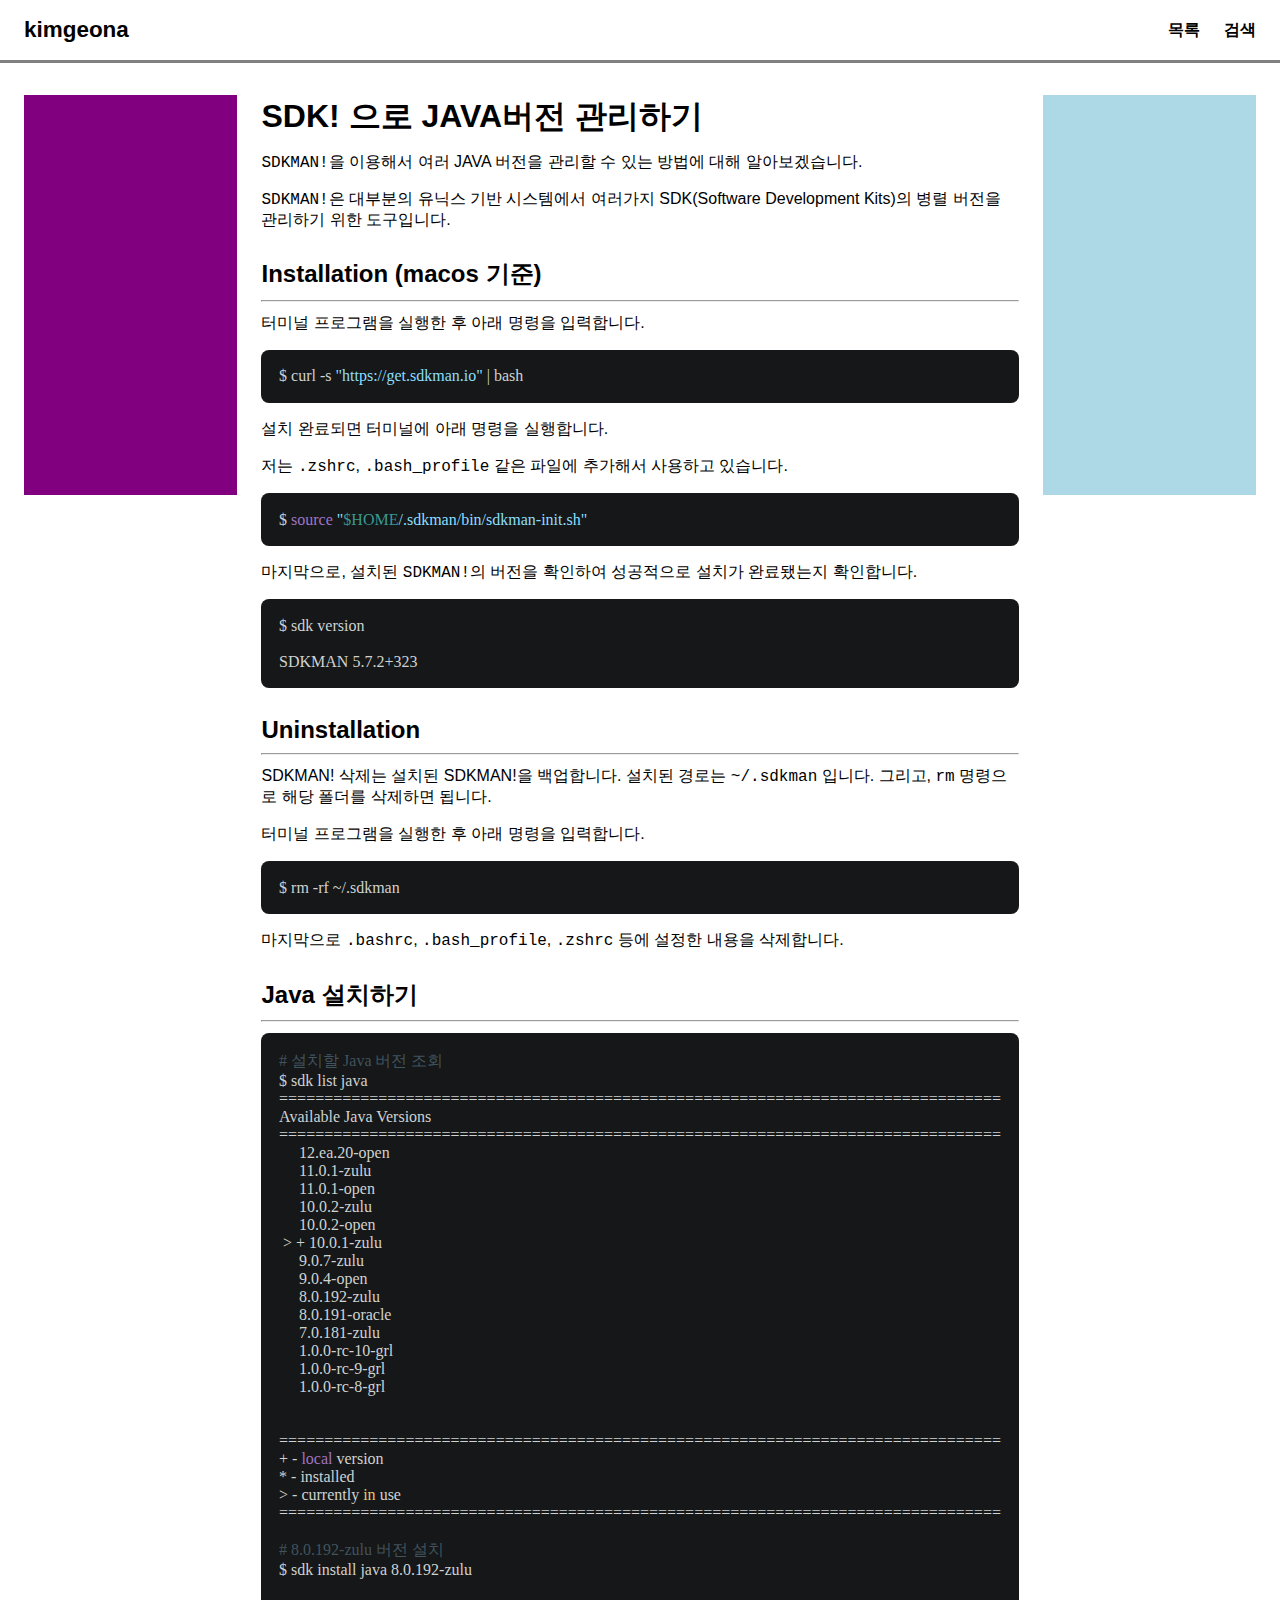
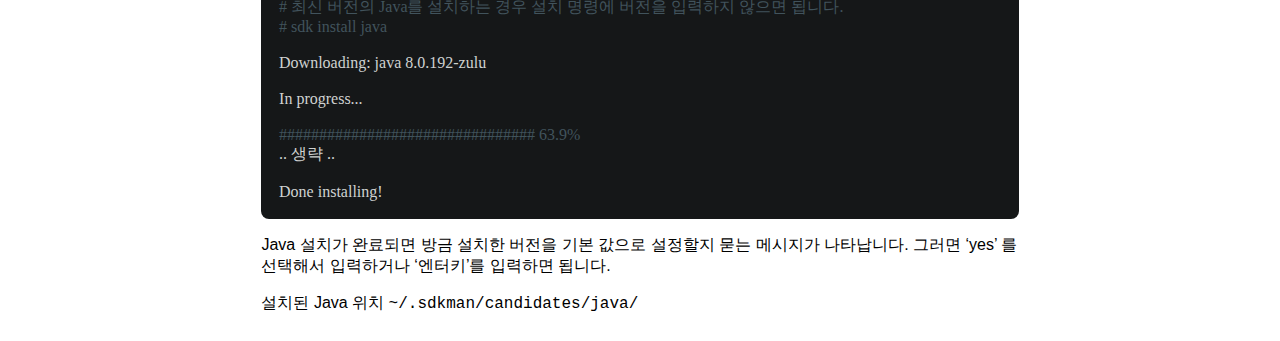
==== index.html @ 90f803e2 "Add files via upload" ====
<!DOCTYPE html>
<html lang="en">
<head>
    <meta charset="UTF-8">
    <meta http-equiv="X-UA-Compatible" content="IE=edge">
    <meta name="viewport" content="width=device-width, initial-scale=1.0">
    <link rel="stylesheet" href="main.css" type="text/css">
    <link rel="stylesheet" href="animation.css" type="text/css">
    <title>초록무의 코딩연습</title>
</head>
<body>
    <div id="top">
        <div id="title"><h3>kimgeona</h3></div>
        <div id="nav_things">
            <h4>목록</h4>
            <h4>검색</h4>
        </div>
    </div>
    <div id="center">
        <div id="info">
            <div id="info_card"></div>
        </div>
        <div id="main">
            <header class="section">
                <h1>SDK! 으로 JAVA버전 관리하기</h1>
                <p><code>SDKMAN!</code>을 이용해서 여러 JAVA 버전을 관리할 수 있는 방법에 대해 알아보겠습니다.</p>
                <p><code>SDKMAN!</code>은 대부분의 유닉스 기반 시스템에서 여러가지 SDK(Software Development Kits)의 병렬 버전을 관리하기 위한 도구입니다.</p>
            </header>
            <div id="section_1" class="section">
                <h2>Installation (macos 기준)</h2>
                <hr>
                <p>터미널 프로그램을 실행한 후 아래 명령을 입력합니다.</p>
                <style>.hljs-name{color:#3A9991;}.hljs-template-variable{color:#3A9991;}.hljs-variable{color:#3A9991;}.hljs-bullet{color:#8DDEFE;}.hljs-literal{color: #A074C4;}.hljs-type{color:#56B5DB;}.hljs-emphasis{font-style:italic;}.hljs-regexp{color:#3A9991;}.hljs-comment{color:#41535C;}.hljs-quote{color:#41535C;}.hljs-selector-tag{color:#E6CD69;}.hljs-link{color:#3A9991;}.hljs-class{color:#56B5DB;}.hljs-selector-id{color:#3A9991;}.hljs-keyword{color:#E6CD69;}.hljs-params{color:#56B5DB;}.hljs{color:#CFD2D1;padding:0.5em;display:block;}.hljs-selector-class{color:#3A9991;}.hljs-meta{color:#149b93;}.hljs-attribute{color:#3A9991;}.hljs-deletion{color:#3A9991;}.hljs-function{color:#56B5DB;}.hljs-title{color:#56B5DB;}.hljs-symbol{color:#8DDEFE;}.hljs-section{color:#56B5DB;}.hljs-tag{color:#3A9991;}.hljs-strong{font-weight:bold;}.hljs-builtin-name{color: #A074C4;}.hljs-number{color: #CD4045;}.hljs-string{color:#8DDEFE;}.hljs-addition{color:#8DDEFE;}.hljs-built_in{color: #A074C4;}</style><pre><code class="hljs" style="background:#151718;border-radius:8px">$ curl -s <span class="hljs-string">"https://get.sdkman.io"</span> | bash</code></pre>
                <p>설치 완료되면 터미널에 아래 명령을 실행합니다.</p>
                <blockquote>저는 <code>.zshrc</code>, <code>.bash_profile</code> 같은 파일에 추가해서 사용하고 있습니다.</blockquote>
                <style>.hljs-selector-class{color:#3A9991;}.hljs-strong{font-weight:bold;}.hljs-built_in{color: #A074C4;}.hljs{color:#CFD2D1;padding:0.5em;display:block;}.hljs-name{color:#3A9991;}.hljs-class{color:#56B5DB;}.hljs-addition{color:#8DDEFE;}.hljs-regexp{color:#3A9991;}.hljs-builtin-name{color: #A074C4;}.hljs-type{color:#56B5DB;}.hljs-tag{color:#3A9991;}.hljs-params{color:#56B5DB;}.hljs-symbol{color:#8DDEFE;}.hljs-selector-id{color:#3A9991;}.hljs-meta{color:#149b93;}.hljs-bullet{color:#8DDEFE;}.hljs-section{color:#56B5DB;}.hljs-deletion{color:#3A9991;}.hljs-string{color:#8DDEFE;}.hljs-function{color:#56B5DB;}.hljs-number{color: #CD4045;}.hljs-selector-tag{color:#E6CD69;}.hljs-keyword{color:#E6CD69;}.hljs-link{color:#3A9991;}.hljs-literal{color: #A074C4;}.hljs-emphasis{font-style:italic;}.hljs-variable{color:#3A9991;}.hljs-template-variable{color:#3A9991;}.hljs-attribute{color:#3A9991;}.hljs-title{color:#56B5DB;}.hljs-comment{color:#41535C;}.hljs-quote{color:#41535C;}</style><pre><code class="hljs" style="background:#151718;border-radius:8px">$ <span class="hljs-built_in">source</span> <span class="hljs-string">"<span class="hljs-variable">$HOME</span>/.sdkman/bin/sdkman-init.sh"</span></code></pre>
                <p>마지막으로, 설치된 <code>SDKMAN!</code>의 버전을 확인하여 성공적으로 설치가 완료됐는지 확인합니다.</p>
                <style>.hljs-selector-class{color:#3A9991;}.hljs-built_in{color: #A074C4;}.hljs-strong{font-weight:bold;}.hljs{padding:0.5em;color:#CFD2D1;display:block;}.hljs-name{color:#3A9991;}.hljs-class{color:#56B5DB;}.hljs-addition{color:#8DDEFE;}.hljs-bullet{color:#8DDEFE;}.hljs-regexp{color:#3A9991;}.hljs-builtin-name{color: #A074C4;}.hljs-tag{color:#3A9991;}.hljs-symbol{color:#8DDEFE;}.hljs-section{color:#56B5DB;}.hljs-selector-id{color:#3A9991;}.hljs-meta{color:#149b93;}.hljs-type{color:#56B5DB;}.hljs-params{color:#56B5DB;}.hljs-deletion{color:#3A9991;}.hljs-string{color:#8DDEFE;}.hljs-function{color:#56B5DB;}.hljs-number{color: #CD4045;}.hljs-emphasis{font-style:italic;}.hljs-link{color:#3A9991;}.hljs-keyword{color:#E6CD69;}.hljs-literal{color: #A074C4;}.hljs-selector-tag{color:#E6CD69;}.hljs-variable{color:#3A9991;}.hljs-template-variable{color:#3A9991;}.hljs-attribute{color:#3A9991;}.hljs-title{color:#56B5DB;}.hljs-comment{color:#41535C;}.hljs-quote{color:#41535C;}</style><pre><code class="hljs" style="background:#151718;border-radius:8px">$ sdk version

SDKMAN 5.7.2+323</code></pre>
            </div>
            <div id="section_2" class="section">
                <h2>Uninstallation</h2>
                <hr>
                <p>SDKMAN! 삭제는 설치된 SDKMAN!을 백업합니다. 설치된 경로는 <code>~/.sdkman</code> 입니다. 그리고, <code>rm</code> 명령으로 해당 폴더를 삭제하면 됩니다.</p>
                <p>터미널 프로그램을 실행한 후 아래 명령을 입력합니다.</p>
                <style>.hljs-name{color:#3A9991;}.hljs-selector-class{color:#3A9991;}.hljs-meta{color:#149b93;}.hljs-type{color:#56B5DB;}.hljs-symbol{color:#8DDEFE;}.hljs-regexp{color:#3A9991;}.hljs-quote{color:#41535C;}.hljs-attribute{color:#3A9991;}.hljs-params{color:#56B5DB;}.hljs-bullet{color:#8DDEFE;}.hljs-tag{color:#3A9991;}.hljs-template-variable{color:#3A9991;}.hljs-variable{color:#3A9991;}.hljs-strong{font-weight:bold;}.hljs-selector-id{color:#3A9991;}.hljs-built_in{color: #A074C4;}.hljs-title{color:#56B5DB;}.hljs-class{color:#56B5DB;}.hljs-selector-tag{color:#E6CD69;}.hljs-literal{color: #A074C4;}.hljs-link{color:#3A9991;}.hljs-keyword{color:#E6CD69;}.hljs-section{color:#56B5DB;}.hljs-function{color:#56B5DB;}.hljs-builtin-name{color: #A074C4;}.hljs-string{color:#8DDEFE;}.hljs-comment{color:#41535C;}.hljs-addition{color:#8DDEFE;}.hljs{color:#CFD2D1;display:block;padding:0.5em;}.hljs-emphasis{font-style:italic;}.hljs-deletion{color:#3A9991;}.hljs-number{color: #CD4045;}</style><pre><code class="hljs" style="background:#151718;border-radius:8px">$ rm -rf ~/.sdkman</code></pre>
                <p>마지막으로 <code>.bashrc</code>, <code>.bash_profile</code>, <code>.zshrc</code> 등에 설정한 내용을 삭제합니다.</p>
            </div>
            <div id="section_3" class="section">
                <h2>Java 설치하기</h2>
                <hr>
                <style>.hljs-function{color:#56B5DB;}.hljs-quote{color:#41535C;}.hljs-section{color:#56B5DB;}.hljs-builtin-name{color: #A074C4;}.hljs-type{color:#56B5DB;}.hljs-string{color:#8DDEFE;}.hljs-keyword{color:#E6CD69;}.hljs-template-variable{color:#3A9991;}.hljs-regexp{color:#3A9991;}.hljs-number{color: #CD4045;}.hljs-strong{font-weight:bold;}.hljs-deletion{color:#3A9991;}.hljs{display:block;color:#CFD2D1;padding:0.5em;}.hljs-name{color:#3A9991;}.hljs-attribute{color:#3A9991;}.hljs-comment{color:#41535C;}.hljs-addition{color:#8DDEFE;}.hljs-params{color:#56B5DB;}.hljs-selector-id{color:#3A9991;}.hljs-emphasis{font-style:italic;}.hljs-selector-tag{color:#E6CD69;}.hljs-selector-class{color:#3A9991;}.hljs-symbol{color:#8DDEFE;}.hljs-literal{color: #A074C4;}.hljs-class{color:#56B5DB;}.hljs-variable{color:#3A9991;}.hljs-meta{color:#149b93;}.hljs-link{color:#3A9991;}.hljs-built_in{color: #A074C4;}.hljs-bullet{color:#8DDEFE;}.hljs-title{color:#56B5DB;}.hljs-tag{color:#3A9991;}</style><pre><code class="hljs" style="background:#151718;border-radius:8px"><span class="hljs-comment"># 설치할 Java 버전 조회</span>
$ sdk list java
================================================================================
Available Java Versions
================================================================================
     12.ea.20-open
     11.0.1-zulu
     11.0.1-open
     10.0.2-zulu
     10.0.2-open
 &gt; + 10.0.1-zulu
     9.0.7-zulu
     9.0.4-open
     8.0.192-zulu
     8.0.191-oracle
     7.0.181-zulu
     1.0.0-rc-10-grl
     1.0.0-rc-9-grl
     1.0.0-rc-8-grl


================================================================================
+ - <span class="hljs-built_in">local</span> version
* - installed
&gt; - currently <span class="hljs-keyword">in</span> use
================================================================================

<span class="hljs-comment"># 8.0.192-zulu 버전 설치</span>
$ sdk install java 8.0.192-zulu

<span class="hljs-comment"># 최신 버전의 Java를 설치하는 경우 설치 명령에 버전을 입력하지 않으면 됩니다.</span>
<span class="hljs-comment"># sdk install java</span>

Downloading: java 8.0.192-zulu

In progress...

<span class="hljs-comment">################################ 63.9%</span>
.. 생략 ..

Done installing!</code></pre>
                <p>Java 설치가 완료되면 방금 설치한 버전을 기본 값으로 설정할지 묻는 메시지가 나타납니다. 그러면 ‘yes’ 를 선택해서 입력하거나 ‘엔터키’를 입력하면 됩니다.</p>
                <blockquote>설치된 Java 위치 <code>~/.sdkman/candidates/java/</code></blockquote>
            </div>
        </div>
        <div id="nav_list">
            <div class="section_nav">
                <a href="#section_1"></a>
                <a href="#section_2"></a>
                <a href="#section_3"></a>
            </div>
        </div>
    </div>
</body>
</html>
---- main.css ----
*{
    margin: 0;
    padding: 0;
}
pre > code.hljs{
    padding: 1.1em;
    font-family: 'Menlo';
    overflow: auto;
}
html{
    font-size: 16px;
    width: 100%;
    height: 100%;
    font-family: -apple-system,BlinkMacSystemFont,"Roboto","Segoe UI","Helvetica Neue","Lucida Grande",Arial,sans-serif;
}

/* 포지셔닝, 사이즈조정 */
body{
    width: 100%;
    height: 100%;
}
#top{
    width: calc(100% - 3em);
    max-width: calc(1440px - 3em);
    height: 60px;

    margin: 0 auto;
    padding: 0 1.5em;

    border-bottom: 0.2em solid gray;
    animation-name: rainbow_power_border;
    animation-duration: 4s;
    animation-iteration-count: infinite;
    animation-timing-function: linear;

    display: flex;
    flex-direction: row;
    justify-content: space-between;
    align-items: center;
}
#center{
    width: 100%;
    max-width: 1440px;
    height: auto;
    min-height: calc(100vh - 2em - 60px);
    margin: 2em auto;

    display: flex;
    flex-direction: row;
    justify-content: space-between;
    align-items: flex-start;
}
/* 포지셔닝, 사이즈조정 -- #top */
#title{
    font-size: 1.2em;
}
#nav_things{
    display: flex;
    flex-direction: row;
    justify-content: space-between;
}
#nav_things > h4{
    margin-left: 1.5em;
}

/* 포지셔닝, 사이즈조정 -- #center */
#info, #nav_list{
    position: -webkit-sticky;
    position: sticky;
    top: calc(60px - 2em);
}
#info{
    width: 20%;
    min-width: 200px;
    height: auto;
    min-height: 400px;

    margin-left: 1.5em;

    background-color: purple;
}
#main{
    width: 60%;
    min-height: 700px;
    height: auto;

    margin: 0 1.5em;
}
#nav_list{
    width: 20%;
    min-width: 200px;
    height: auto;
    min-height: 400px;

    margin-right: 1.5em;

    background-color: lightblue;
}

/* 디자인 */

#main > header, #main > div{
    width: 100%;
    height: auto;

    margin-bottom: 1.7em;
}

header > h1{
    margin-bottom: 1.7em;
}
.section > h1, .section > h2{
    margin-bottom: 0.4em;
}
.section > hr{
    margin-bottom: 0.7em;
}
.section > p, .section > pre, .section > blockquote{
    margin-bottom: 1em;
}
---- animation.css ----
@keyframes rainbow_power_border {
    from{border-color: red;}
    15%{border-color: orange;}
    30%{border-color: yellow;}
    45%{border-color: green;}
    60%{border-color: blue;}
    75%{border-color: navy;}
    90%{border-color: purple;}
    to{border-color: red;}
}
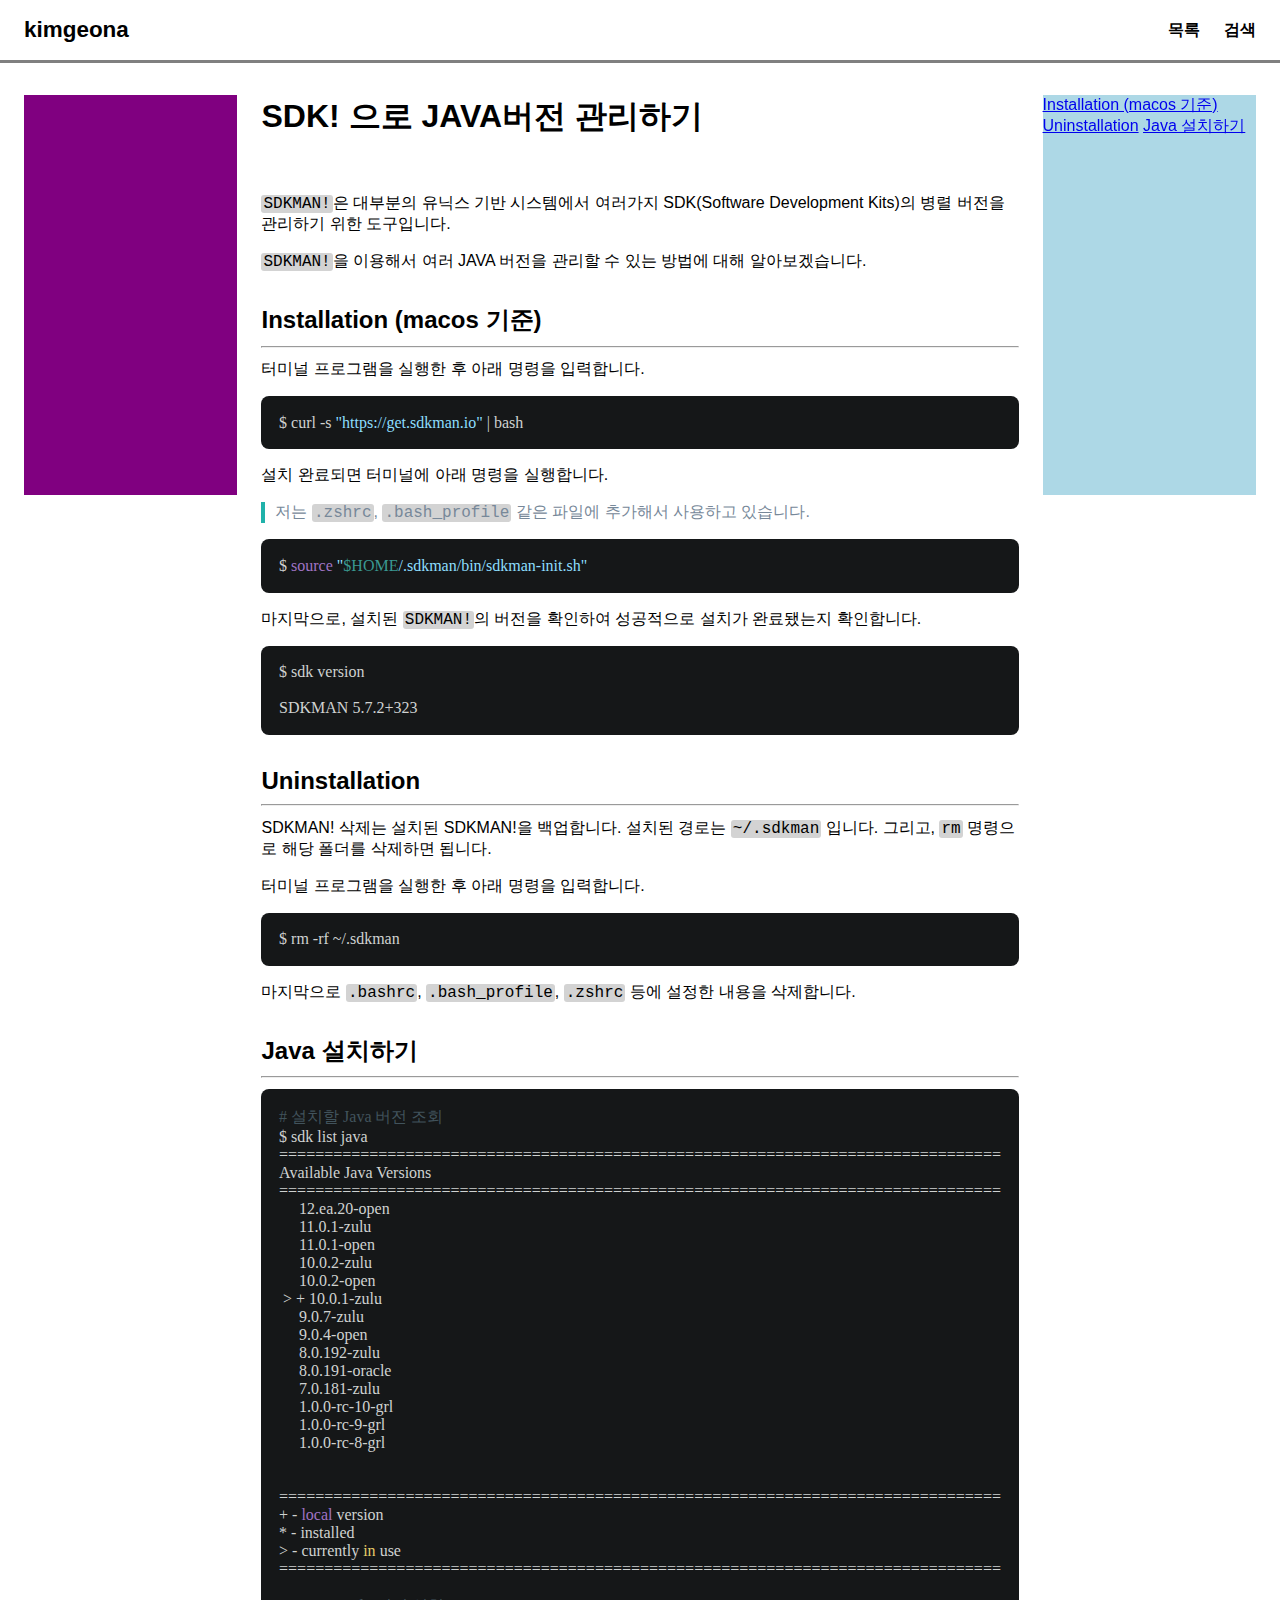
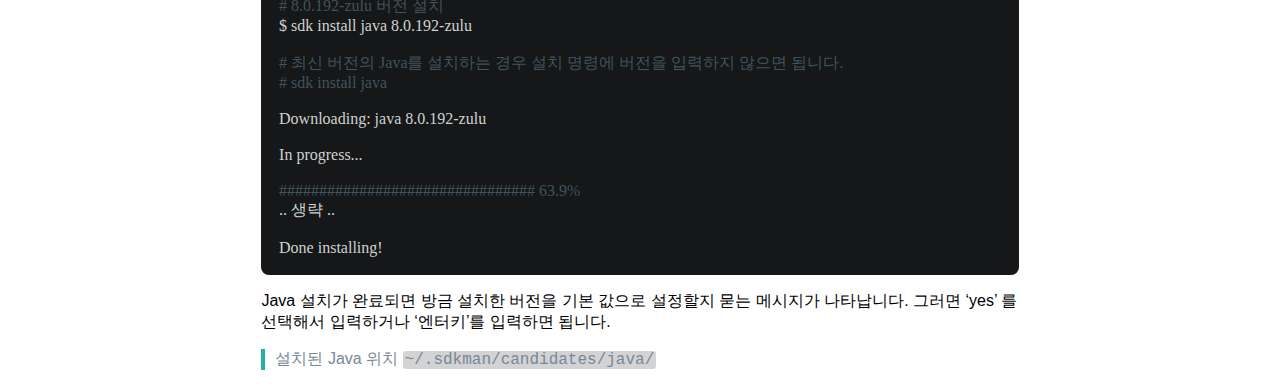
==== commit a1c91531: "Add files via upload" ====
--- a/index.html
+++ b/index.html
@@ -23,8 +23,8 @@
         <div id="main">
             <header class="section">
                 <h1>SDK! 으로 JAVA버전 관리하기</h1>
+                <p><code>SDKMAN!</code>은 대부분의 유닉스 기반 시스템에서 여러가지 SDK(Software Development Kits)의 병렬 버전을 관리하기 위한 도구입니다.</p>
                 <p><code>SDKMAN!</code>을 이용해서 여러 JAVA 버전을 관리할 수 있는 방법에 대해 알아보겠습니다.</p>
-                <p><code>SDKMAN!</code>은 대부분의 유닉스 기반 시스템에서 여러가지 SDK(Software Development Kits)의 병렬 버전을 관리하기 위한 도구입니다.</p>
             </header>
             <div id="section_1" class="section">
                 <h2>Installation (macos 기준)</h2>
@@ -97,9 +97,9 @@
         </div>
         <div id="nav_list">
             <div class="section_nav">
-                <a href="#section_1"></a>
-                <a href="#section_2"></a>
-                <a href="#section_3"></a>
+                <a href="#section_1">Installation (macos 기준)</a>
+                <a href="#section_2">Uninstallation</a>
+                <a href="#section_3">Java 설치하기</a>
             </div>
         </div>
     </div>
--- a/main.css
+++ b/main.css
@@ -103,18 +103,33 @@
     width: 100%;
     height: auto;
 
-    margin-bottom: 1.7em;
+    padding-top: 1em;
+    overflow: auto; /* 자식요소 마진값 부모블록 범위 인정 */
+}
+#main > header:first-child{
+    padding-top: 0;
 }
 
 header > h1{
     margin-bottom: 1.7em;
 }
-.section > h1, .section > h2{
+.section > h2{
     margin-bottom: 0.4em;
 }
 .section > hr{
     margin-bottom: 0.7em;
 }
-.section > p, .section > pre, .section > blockquote{
+.section > p, .section > pre{
     margin-bottom: 1em;
 }
+.section > blockquote{
+    margin-bottom: 1em;
+    padding-left: 10px;
+    border-left: 4px solid lightseagreen;
+    color: lightslategray;
+}
+blockquote > code, p > code{
+    background-color: lightgray;
+    border-radius: 3px;
+    padding: 0 2px;
+}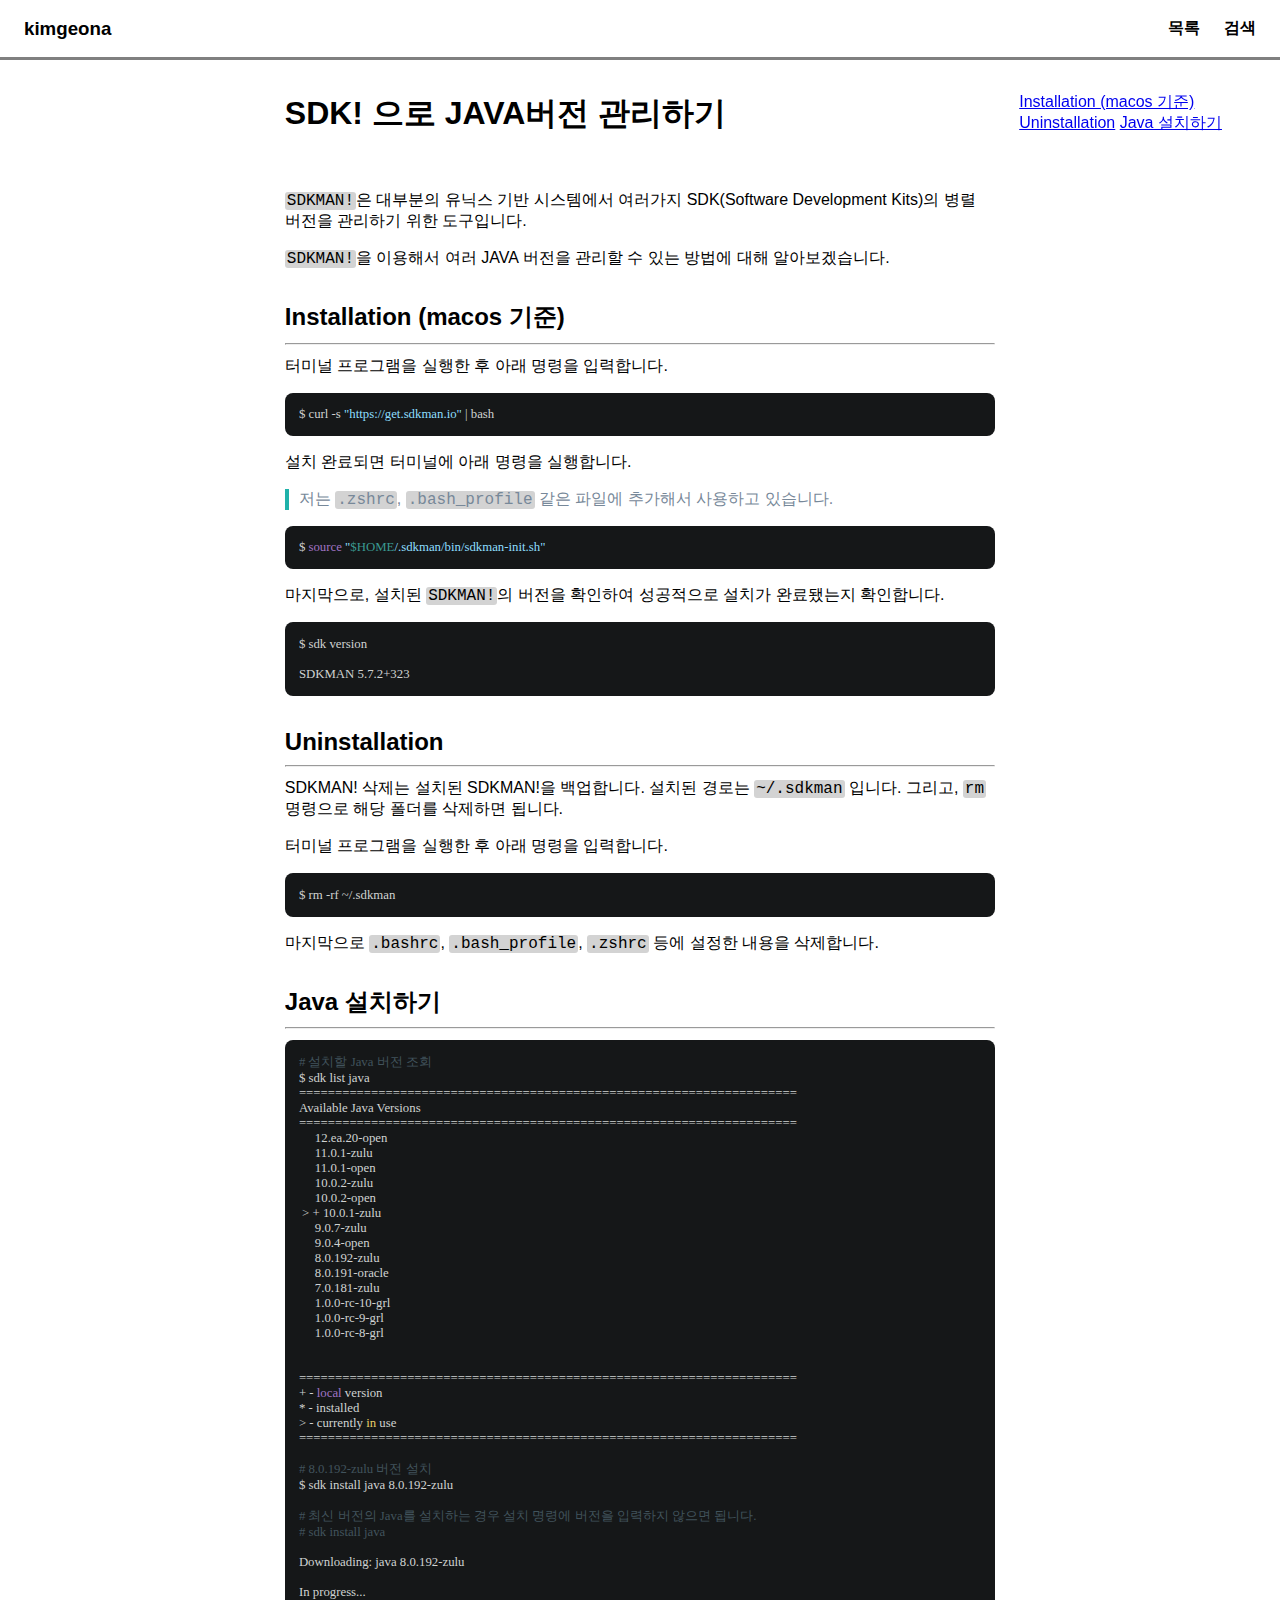
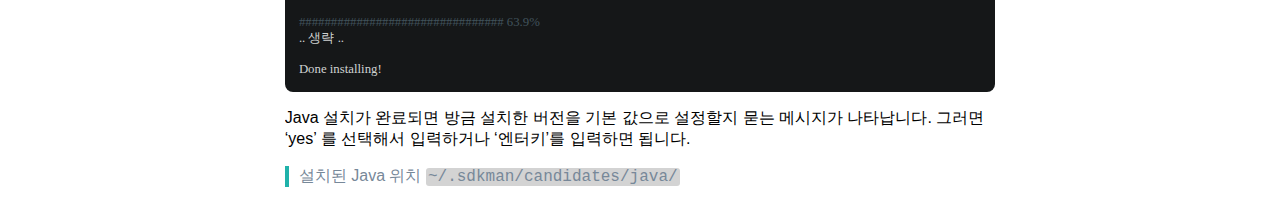
==== commit 4a3e219e: "Add files via upload" ====
--- a/index.html
+++ b/index.html
@@ -4,8 +4,11 @@
     <meta charset="UTF-8">
     <meta http-equiv="X-UA-Compatible" content="IE=edge">
     <meta name="viewport" content="width=device-width, initial-scale=1.0">
-    <link rel="stylesheet" href="main.css" type="text/css">
+    <link rel="stylesheet" href="positioning.css" type="text/css">
+    <link rel="stylesheet" href="styling.css" type="text/css">
+    <link rel="stylesheet" href="code.css" type="text/css">
     <link rel="stylesheet" href="animation.css" type="text/css">
+    <link rel="stylesheet" href="test.css" type="text/css">
     <title>초록무의 코딩연습</title>
 </head>
 <body>
@@ -30,12 +33,12 @@
                 <h2>Installation (macos 기준)</h2>
                 <hr>
                 <p>터미널 프로그램을 실행한 후 아래 명령을 입력합니다.</p>
-                <style>.hljs-name{color:#3A9991;}.hljs-template-variable{color:#3A9991;}.hljs-variable{color:#3A9991;}.hljs-bullet{color:#8DDEFE;}.hljs-literal{color: #A074C4;}.hljs-type{color:#56B5DB;}.hljs-emphasis{font-style:italic;}.hljs-regexp{color:#3A9991;}.hljs-comment{color:#41535C;}.hljs-quote{color:#41535C;}.hljs-selector-tag{color:#E6CD69;}.hljs-link{color:#3A9991;}.hljs-class{color:#56B5DB;}.hljs-selector-id{color:#3A9991;}.hljs-keyword{color:#E6CD69;}.hljs-params{color:#56B5DB;}.hljs{color:#CFD2D1;padding:0.5em;display:block;}.hljs-selector-class{color:#3A9991;}.hljs-meta{color:#149b93;}.hljs-attribute{color:#3A9991;}.hljs-deletion{color:#3A9991;}.hljs-function{color:#56B5DB;}.hljs-title{color:#56B5DB;}.hljs-symbol{color:#8DDEFE;}.hljs-section{color:#56B5DB;}.hljs-tag{color:#3A9991;}.hljs-strong{font-weight:bold;}.hljs-builtin-name{color: #A074C4;}.hljs-number{color: #CD4045;}.hljs-string{color:#8DDEFE;}.hljs-addition{color:#8DDEFE;}.hljs-built_in{color: #A074C4;}</style><pre><code class="hljs" style="background:#151718;border-radius:8px">$ curl -s <span class="hljs-string">"https://get.sdkman.io"</span> | bash</code></pre>
+                <pre><code class="hljs" style="background:#151718;border-radius:8px">$ curl -s <span class="hljs-string">"https://get.sdkman.io"</span> | bash</code></pre>
                 <p>설치 완료되면 터미널에 아래 명령을 실행합니다.</p>
                 <blockquote>저는 <code>.zshrc</code>, <code>.bash_profile</code> 같은 파일에 추가해서 사용하고 있습니다.</blockquote>
-                <style>.hljs-selector-class{color:#3A9991;}.hljs-strong{font-weight:bold;}.hljs-built_in{color: #A074C4;}.hljs{color:#CFD2D1;padding:0.5em;display:block;}.hljs-name{color:#3A9991;}.hljs-class{color:#56B5DB;}.hljs-addition{color:#8DDEFE;}.hljs-regexp{color:#3A9991;}.hljs-builtin-name{color: #A074C4;}.hljs-type{color:#56B5DB;}.hljs-tag{color:#3A9991;}.hljs-params{color:#56B5DB;}.hljs-symbol{color:#8DDEFE;}.hljs-selector-id{color:#3A9991;}.hljs-meta{color:#149b93;}.hljs-bullet{color:#8DDEFE;}.hljs-section{color:#56B5DB;}.hljs-deletion{color:#3A9991;}.hljs-string{color:#8DDEFE;}.hljs-function{color:#56B5DB;}.hljs-number{color: #CD4045;}.hljs-selector-tag{color:#E6CD69;}.hljs-keyword{color:#E6CD69;}.hljs-link{color:#3A9991;}.hljs-literal{color: #A074C4;}.hljs-emphasis{font-style:italic;}.hljs-variable{color:#3A9991;}.hljs-template-variable{color:#3A9991;}.hljs-attribute{color:#3A9991;}.hljs-title{color:#56B5DB;}.hljs-comment{color:#41535C;}.hljs-quote{color:#41535C;}</style><pre><code class="hljs" style="background:#151718;border-radius:8px">$ <span class="hljs-built_in">source</span> <span class="hljs-string">"<span class="hljs-variable">$HOME</span>/.sdkman/bin/sdkman-init.sh"</span></code></pre>
+                <pre><code class="hljs" style="background:#151718;border-radius:8px">$ <span class="hljs-built_in">source</span> <span class="hljs-string">"<span class="hljs-variable">$HOME</span>/.sdkman/bin/sdkman-init.sh"</span></code></pre>
                 <p>마지막으로, 설치된 <code>SDKMAN!</code>의 버전을 확인하여 성공적으로 설치가 완료됐는지 확인합니다.</p>
-                <style>.hljs-selector-class{color:#3A9991;}.hljs-built_in{color: #A074C4;}.hljs-strong{font-weight:bold;}.hljs{padding:0.5em;color:#CFD2D1;display:block;}.hljs-name{color:#3A9991;}.hljs-class{color:#56B5DB;}.hljs-addition{color:#8DDEFE;}.hljs-bullet{color:#8DDEFE;}.hljs-regexp{color:#3A9991;}.hljs-builtin-name{color: #A074C4;}.hljs-tag{color:#3A9991;}.hljs-symbol{color:#8DDEFE;}.hljs-section{color:#56B5DB;}.hljs-selector-id{color:#3A9991;}.hljs-meta{color:#149b93;}.hljs-type{color:#56B5DB;}.hljs-params{color:#56B5DB;}.hljs-deletion{color:#3A9991;}.hljs-string{color:#8DDEFE;}.hljs-function{color:#56B5DB;}.hljs-number{color: #CD4045;}.hljs-emphasis{font-style:italic;}.hljs-link{color:#3A9991;}.hljs-keyword{color:#E6CD69;}.hljs-literal{color: #A074C4;}.hljs-selector-tag{color:#E6CD69;}.hljs-variable{color:#3A9991;}.hljs-template-variable{color:#3A9991;}.hljs-attribute{color:#3A9991;}.hljs-title{color:#56B5DB;}.hljs-comment{color:#41535C;}.hljs-quote{color:#41535C;}</style><pre><code class="hljs" style="background:#151718;border-radius:8px">$ sdk version
+                <pre><code class="hljs" style="background:#151718;border-radius:8px">$ sdk version
 
 SDKMAN 5.7.2+323</code></pre>
             </div>
@@ -44,17 +47,17 @@
                 <hr>
                 <p>SDKMAN! 삭제는 설치된 SDKMAN!을 백업합니다. 설치된 경로는 <code>~/.sdkman</code> 입니다. 그리고, <code>rm</code> 명령으로 해당 폴더를 삭제하면 됩니다.</p>
                 <p>터미널 프로그램을 실행한 후 아래 명령을 입력합니다.</p>
-                <style>.hljs-name{color:#3A9991;}.hljs-selector-class{color:#3A9991;}.hljs-meta{color:#149b93;}.hljs-type{color:#56B5DB;}.hljs-symbol{color:#8DDEFE;}.hljs-regexp{color:#3A9991;}.hljs-quote{color:#41535C;}.hljs-attribute{color:#3A9991;}.hljs-params{color:#56B5DB;}.hljs-bullet{color:#8DDEFE;}.hljs-tag{color:#3A9991;}.hljs-template-variable{color:#3A9991;}.hljs-variable{color:#3A9991;}.hljs-strong{font-weight:bold;}.hljs-selector-id{color:#3A9991;}.hljs-built_in{color: #A074C4;}.hljs-title{color:#56B5DB;}.hljs-class{color:#56B5DB;}.hljs-selector-tag{color:#E6CD69;}.hljs-literal{color: #A074C4;}.hljs-link{color:#3A9991;}.hljs-keyword{color:#E6CD69;}.hljs-section{color:#56B5DB;}.hljs-function{color:#56B5DB;}.hljs-builtin-name{color: #A074C4;}.hljs-string{color:#8DDEFE;}.hljs-comment{color:#41535C;}.hljs-addition{color:#8DDEFE;}.hljs{color:#CFD2D1;display:block;padding:0.5em;}.hljs-emphasis{font-style:italic;}.hljs-deletion{color:#3A9991;}.hljs-number{color: #CD4045;}</style><pre><code class="hljs" style="background:#151718;border-radius:8px">$ rm -rf ~/.sdkman</code></pre>
+                <pre><code class="hljs" style="background:#151718;border-radius:8px">$ rm -rf ~/.sdkman</code></pre>
                 <p>마지막으로 <code>.bashrc</code>, <code>.bash_profile</code>, <code>.zshrc</code> 등에 설정한 내용을 삭제합니다.</p>
             </div>
             <div id="section_3" class="section">
                 <h2>Java 설치하기</h2>
                 <hr>
-                <style>.hljs-function{color:#56B5DB;}.hljs-quote{color:#41535C;}.hljs-section{color:#56B5DB;}.hljs-builtin-name{color: #A074C4;}.hljs-type{color:#56B5DB;}.hljs-string{color:#8DDEFE;}.hljs-keyword{color:#E6CD69;}.hljs-template-variable{color:#3A9991;}.hljs-regexp{color:#3A9991;}.hljs-number{color: #CD4045;}.hljs-strong{font-weight:bold;}.hljs-deletion{color:#3A9991;}.hljs{display:block;color:#CFD2D1;padding:0.5em;}.hljs-name{color:#3A9991;}.hljs-attribute{color:#3A9991;}.hljs-comment{color:#41535C;}.hljs-addition{color:#8DDEFE;}.hljs-params{color:#56B5DB;}.hljs-selector-id{color:#3A9991;}.hljs-emphasis{font-style:italic;}.hljs-selector-tag{color:#E6CD69;}.hljs-selector-class{color:#3A9991;}.hljs-symbol{color:#8DDEFE;}.hljs-literal{color: #A074C4;}.hljs-class{color:#56B5DB;}.hljs-variable{color:#3A9991;}.hljs-meta{color:#149b93;}.hljs-link{color:#3A9991;}.hljs-built_in{color: #A074C4;}.hljs-bullet{color:#8DDEFE;}.hljs-title{color:#56B5DB;}.hljs-tag{color:#3A9991;}</style><pre><code class="hljs" style="background:#151718;border-radius:8px"><span class="hljs-comment"># 설치할 Java 버전 조회</span>
+                <pre><code class="hljs" style="background:#151718;border-radius:8px"><span class="hljs-comment"># 설치할 Java 버전 조회</span>
 $ sdk list java
-================================================================================
+=====================================================================
 Available Java Versions
-================================================================================
+=====================================================================
      12.ea.20-open
      11.0.1-zulu
      11.0.1-open
@@ -71,11 +74,11 @@
      1.0.0-rc-8-grl
 
 
-================================================================================
+=====================================================================
 + - <span class="hljs-built_in">local</span> version
 * - installed
 &gt; - currently <span class="hljs-keyword">in</span> use
-================================================================================
+=====================================================================
 
 <span class="hljs-comment"># 8.0.192-zulu 버전 설치</span>
 $ sdk install java 8.0.192-zulu
--- a/positioning.css
+++ b/positioning.css
@@ -0,0 +1,80 @@
+*{
+    margin: 0;
+    padding: 0;
+    box-sizing: border-box;
+}
+html, body{
+    width: 100%;
+    height: 100%;
+}
+
+
+/* 포지셔닝, 사이즈조정 -- #top */
+#top{
+    width: 100%;
+    height: 60px;
+    max-width: 1440px;
+
+    margin: 0 auto;
+    padding: 0 1.5em;
+
+    border-bottom: 0.2em solid gray;
+
+    display: flex;
+    flex-direction: row;
+    justify-content: space-between;
+    align-items: center;
+}
+
+#title, #nav_things{
+    display: flex;
+    flex-direction: row;
+    justify-content: space-between;
+}
+#nav_things > h4{
+    margin-left: 1.5em;
+}
+
+/* 포지셔닝, 사이즈조정 -- #center */
+#center{
+    width: 100%;
+    height: auto;
+    max-width: 1440px;
+    min-height: calc(100vh - 60px);
+
+    margin: 2em auto;
+
+    display: flex;
+    flex-direction: row;
+    justify-content: space-between;
+    align-items: flex-start;
+}
+
+#info, #nav_list{
+    position: -webkit-sticky;
+    position: sticky;
+    top: calc(60px - 2em);
+}
+#info{
+    width: 20%;
+    height: auto;
+    min-width: 200px;
+    min-height: 400px;
+
+    margin-left: 1.5em;
+}
+#main{
+    width: 60%;
+    height: auto;
+    min-height: 700px;
+
+    margin: 0 1.5em;
+}
+#nav_list{
+    width: 20%;
+    height: auto;
+    min-width: 200px;
+    min-height: 400px;
+
+    margin-right: 1.5em;
+}--- a/styling.css
+++ b/styling.css
@@ -0,0 +1,50 @@
+html{
+    font-size: 16px;
+    font-family: -apple-system,BlinkMacSystemFont,"Roboto","Segoe UI","Helvetica Neue","Lucida Grande",Arial,sans-serif;
+}
+
+
+/* 소스코드 스타일 */
+pre > code.hljs{
+    padding: 1.1em;
+    font-family: 'Menlo';
+    font-size: 1vw; /* 임시방편, code 내용이 overflow 되면 box width 비율 계산에 이상 생김 -> 현재 overflow 안되게만 임시 조치 한 상태임*/
+    overflow: auto;
+}
+
+
+/* 블럭 디테일 디자인 */
+#main > header, #main > div{
+    width: 100%;
+    height: auto;
+
+    padding-top: 1em;
+    overflow: auto; /* 자식요소 마진값 부모블록 범위 인정 */
+}
+#main > header:first-child{
+    padding-top: 0;
+}
+
+header > h1{
+    margin-bottom: 1.7em;
+}
+.section > h2{
+    margin-bottom: 0.4em;
+}
+.section > hr{
+    margin-bottom: 0.7em;
+}
+.section > p, .section > pre{
+    margin-bottom: 1em;
+}
+.section > blockquote{
+    margin-bottom: 1em;
+    padding-left: 10px;
+    border-left: 4px solid lightseagreen;
+    color: lightslategray;
+}
+blockquote > code, p > code{
+    background-color: lightgray;
+    border-radius: 3px;
+    padding: 0 2px;
+}
--- a/code.css
+++ b/code.css
@@ -0,0 +1,41 @@
+.hljs{
+    display:block;
+    color:#CFD2D1;
+    padding:0.5em;
+}
+
+.hljs-function{color:#56B5DB;}
+.hljs-quote{color:#41535C;}
+.hljs-section{color:#56B5DB;}
+.hljs-builtin-name{color: #A074C4;}
+.hljs-type{color:#56B5DB;}
+.hljs-string{color:#8DDEFE;}
+.hljs-keyword{color:#E6CD69;}
+.hljs-template-variable{color:#3A9991;}
+.hljs-regexp{color:#3A9991;}
+.hljs-number{color: #CD4045;}
+.hljs-strong{font-weight:bold;}
+.hljs-deletion{color:#3A9991;}
+.hljs-name{color:#3A9991;}
+.hljs-attribute{color:#3A9991;}
+.hljs-comment{color:#41535C;}
+.hljs-addition{color:#8DDEFE;}
+.hljs-params{color:#56B5DB;}
+.hljs-selector-id{color:#3A9991;}
+.hljs-emphasis{font-style:italic;}
+.hljs-selector-tag{color:#E6CD69;}
+.hljs-selector-class{color:#3A9991;}
+.hljs-symbol{color:#8DDEFE;}
+.hljs-literal{color: #A074C4;}
+.hljs-class{color:#56B5DB;}
+.hljs-variable{color:#3A9991;}
+.hljs-meta{color:#149b93;}
+.hljs-link{color:#3A9991;}
+.hljs-built_in{color: #A074C4;}
+.hljs-bullet{color:#8DDEFE;}
+.hljs-title{color:#56B5DB;}
+.hljs-tag{color:#3A9991;}
+
+
+
+
--- a/animation.css
+++ b/animation.css
@@ -1,3 +1,10 @@
+#top{
+    animation-name: rainbow_power_border;
+    animation-duration: 4s;
+    animation-iteration-count: infinite;
+    animation-timing-function: linear;
+}
+
 @keyframes rainbow_power_border {
     from{border-color: red;}
     15%{border-color: orange;}
--- a/test.css
+++ b/test.css
@@ -0,0 +1,15 @@
+
+/*
+#top{
+    background-color: yellowgreen;
+}
+#info{
+    background-color: purple;
+}
+#main{
+    background-color: lightpink;
+}
+#nav_list{
+    background-color: lightsalmon;
+}
+*/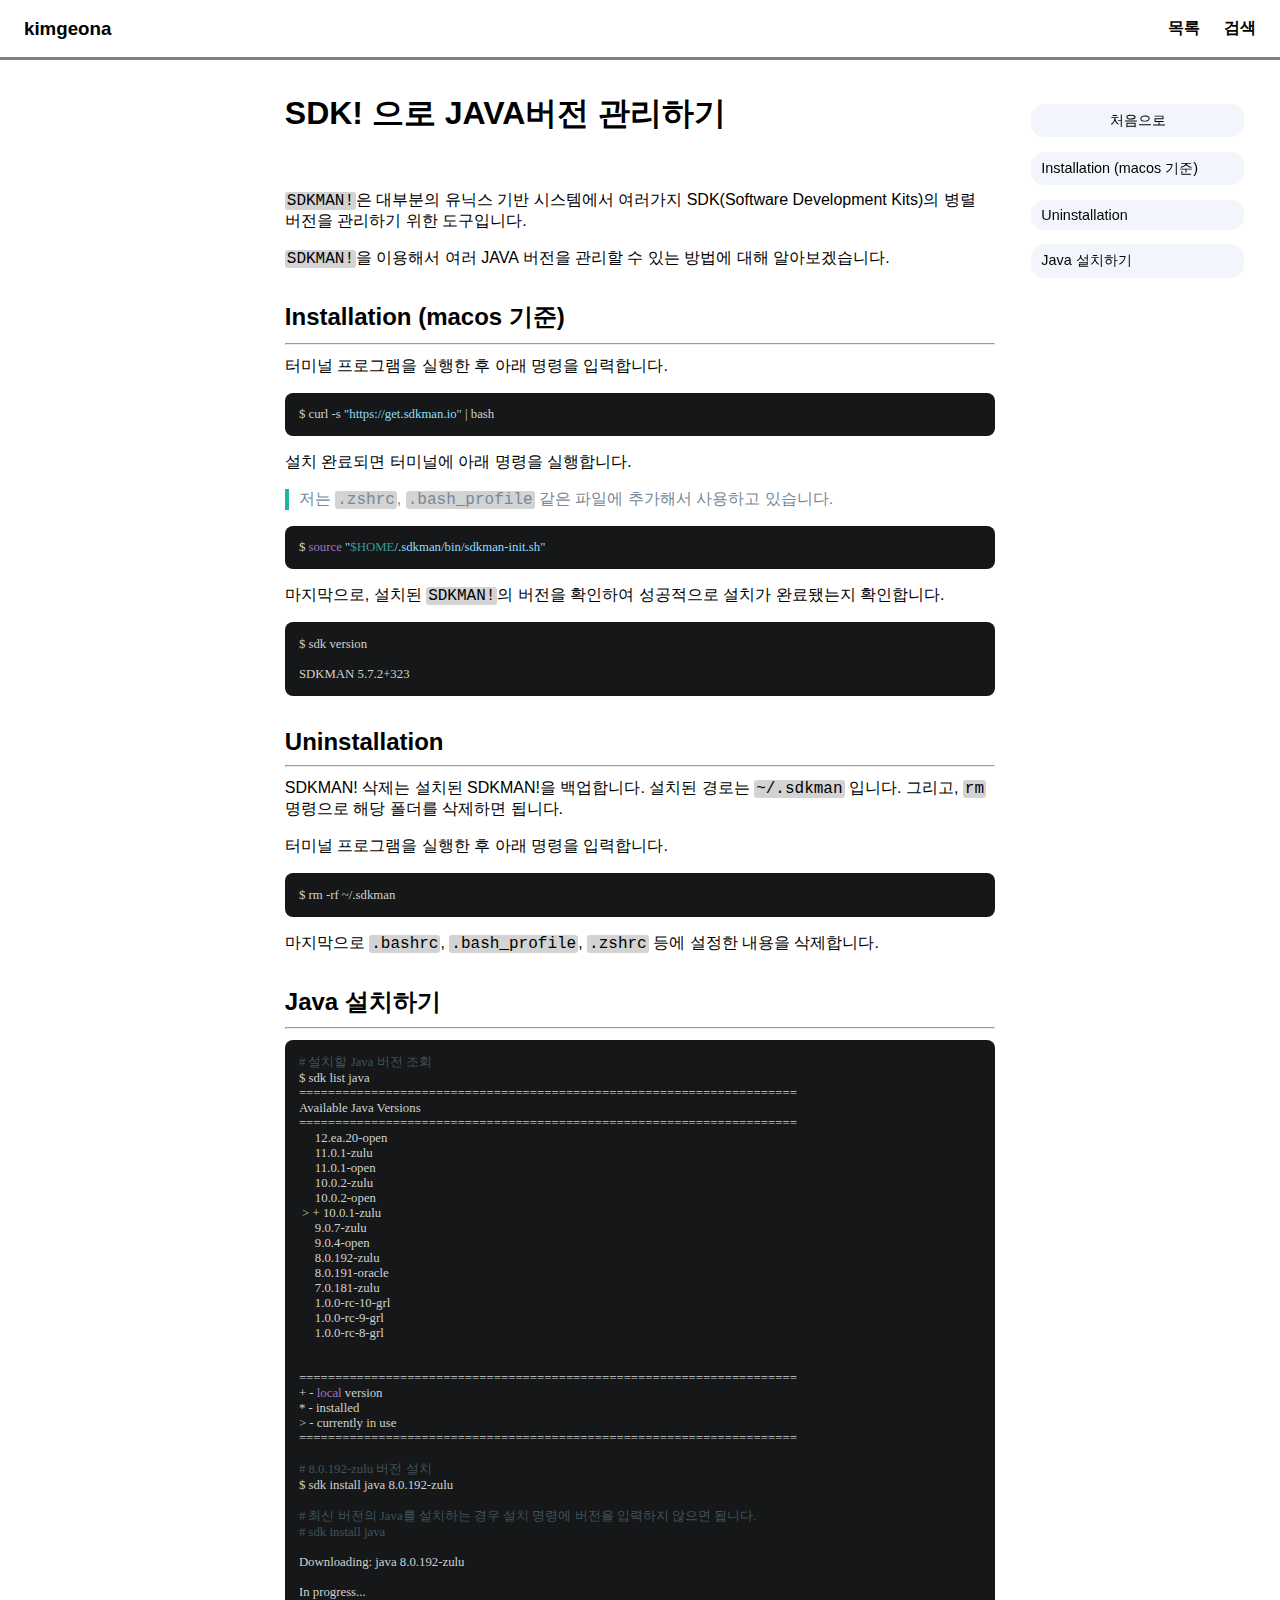
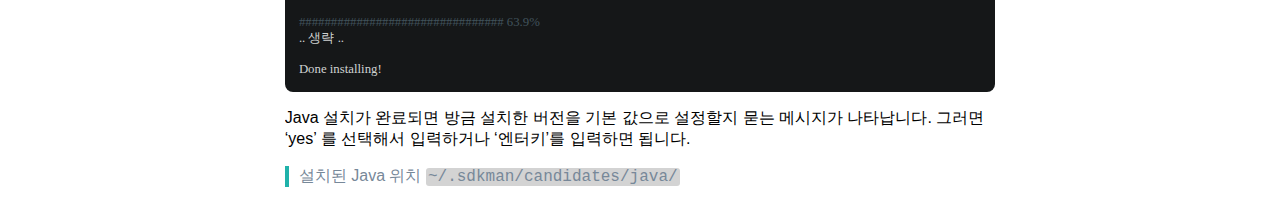
==== commit 8d6745fd: "Add files via upload" ====
--- a/index.html
+++ b/index.html
@@ -100,6 +100,7 @@
         </div>
         <div id="nav_list">
             <div class="section_nav">
+                <a href="#top">처음으로 </a>
                 <a href="#section_1">Installation (macos 기준)</a>
                 <a href="#section_2">Uninstallation</a>
                 <a href="#section_3">Java 설치하기</a>
--- a/positioning.css
+++ b/positioning.css
@@ -74,7 +74,6 @@
     width: 20%;
     height: auto;
     min-width: 200px;
-    min-height: 400px;
 
     margin-right: 1.5em;
 }--- a/styling.css
+++ b/styling.css
@@ -1,10 +1,10 @@
 html{
     font-size: 16px;
     font-family: -apple-system,BlinkMacSystemFont,"Roboto","Segoe UI","Helvetica Neue","Lucida Grande",Arial,sans-serif;
+    scroll-behavior: smooth;
 }
 
-
-/* 소스코드 스타일 */
+/* 소스코드 스타일 - (Seti) designed by "Codye" */
 pre > code.hljs{
     padding: 1.1em;
     font-family: 'Menlo';
--- a/test.css
+++ b/test.css
@@ -1,3 +1,5 @@
+
+
 
 /*
 #top{
@@ -12,4 +14,34 @@
 #nav_list{
     background-color: lightsalmon;
 }
-*/+*/
+.section_nav{
+    width: 100%;
+    height: auto;
+    max-height: calc(100vh - 2em + 0.3em);
+    overflow-y: auto;
+    
+    padding: 0.75em;
+    border-radius: 15px;
+    
+    display: flex;
+    flex-direction: column;
+    justify-content: flex-start;
+}
+.section_nav > a{
+    margin-top: 1em;
+    padding: 0.5em 0.7em;
+    border-radius: 13px;
+
+    text-decoration: none;
+    font-weight: 450;
+    font-size: 0.9em;
+    color: black;
+    background-color: rgb(242, 246, 252);
+}
+.section_nav > a:first-child{
+    margin-top: 0;
+    text-align: center;
+}
+
+
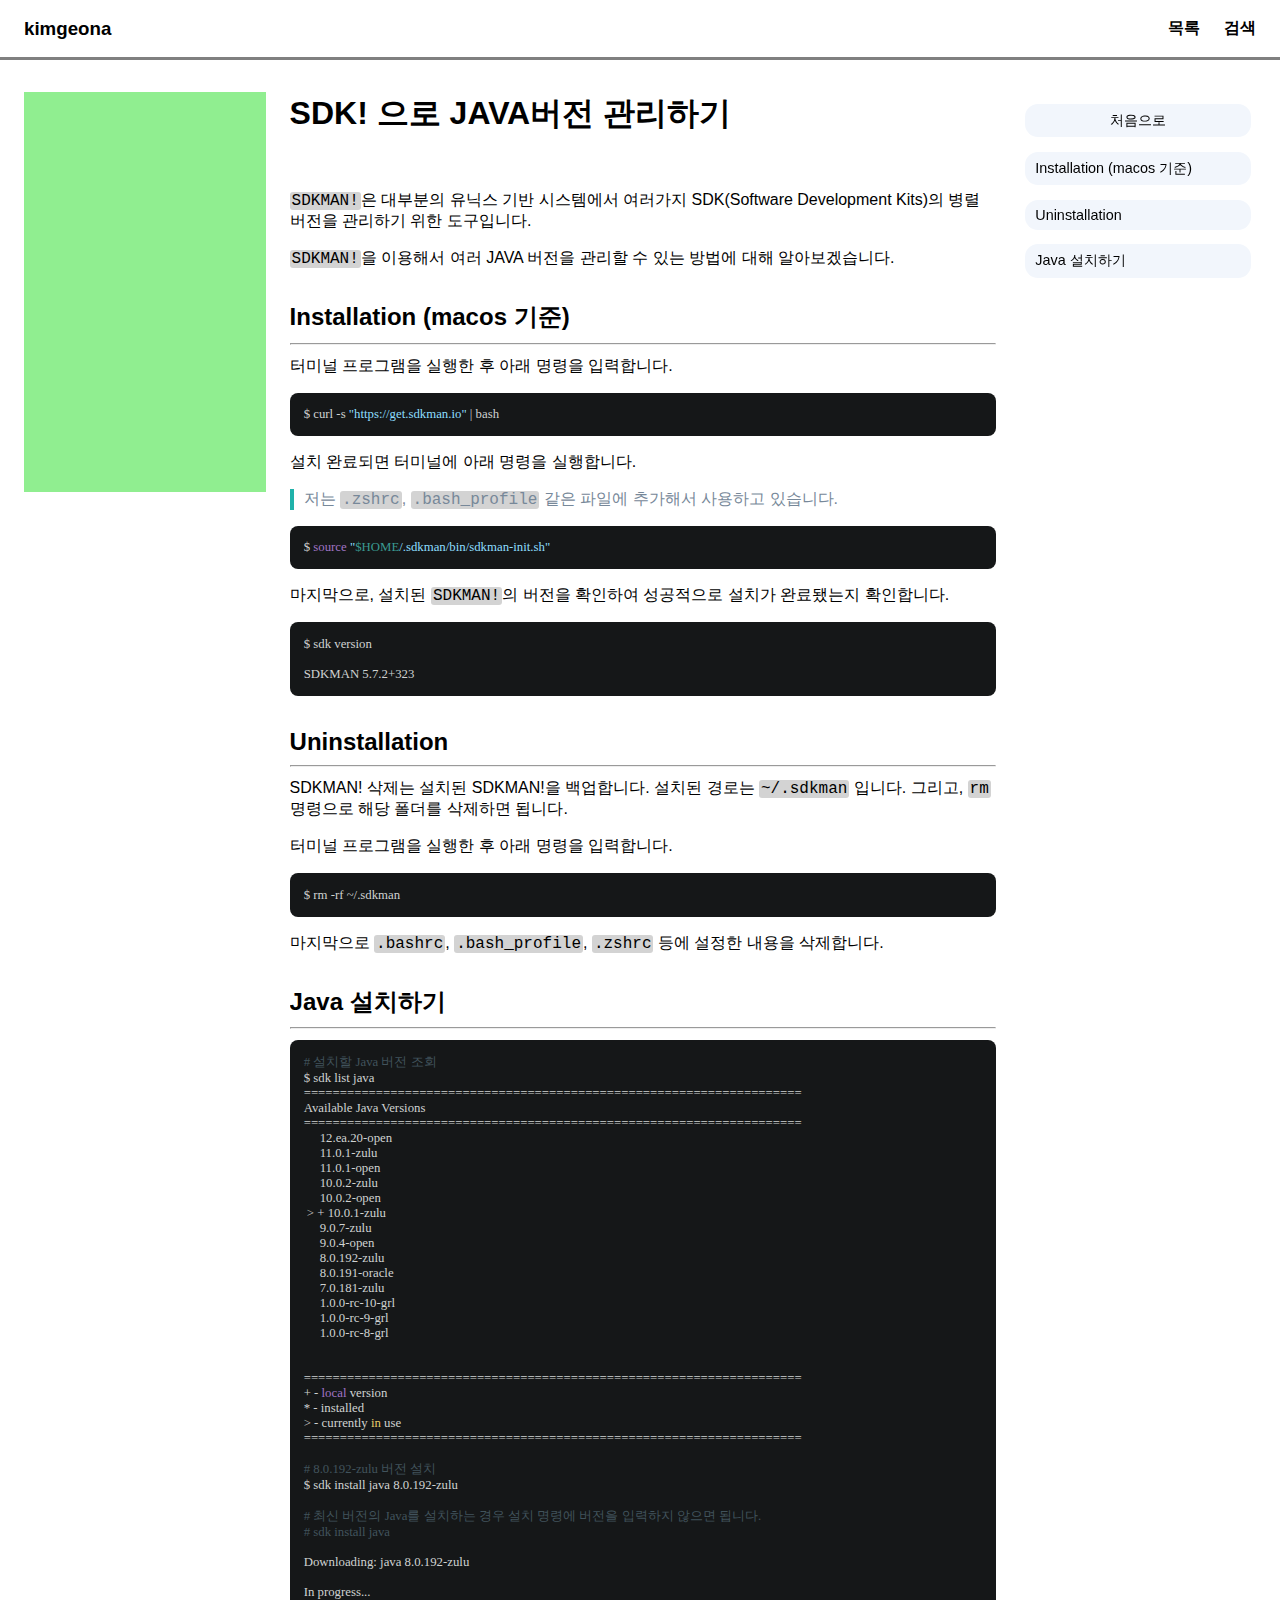
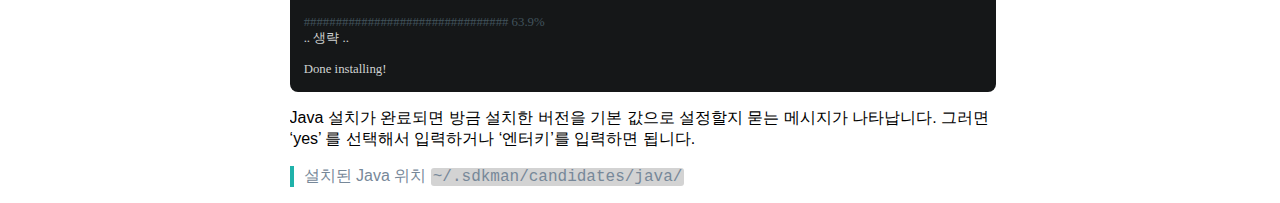
==== commit 9cf466dd: "Add files via upload" ====
--- a/index.html
+++ b/index.html
@@ -23,37 +23,38 @@
         <div id="info">
             <div id="info_card"></div>
         </div>
-        <div id="main">
-            <header class="section">
-                <h1>SDK! 으로 JAVA버전 관리하기</h1>
-                <p><code>SDKMAN!</code>은 대부분의 유닉스 기반 시스템에서 여러가지 SDK(Software Development Kits)의 병렬 버전을 관리하기 위한 도구입니다.</p>
-                <p><code>SDKMAN!</code>을 이용해서 여러 JAVA 버전을 관리할 수 있는 방법에 대해 알아보겠습니다.</p>
-            </header>
-            <div id="section_1" class="section">
-                <h2>Installation (macos 기준)</h2>
-                <hr>
-                <p>터미널 프로그램을 실행한 후 아래 명령을 입력합니다.</p>
-                <pre><code class="hljs" style="background:#151718;border-radius:8px">$ curl -s <span class="hljs-string">"https://get.sdkman.io"</span> | bash</code></pre>
-                <p>설치 완료되면 터미널에 아래 명령을 실행합니다.</p>
-                <blockquote>저는 <code>.zshrc</code>, <code>.bash_profile</code> 같은 파일에 추가해서 사용하고 있습니다.</blockquote>
-                <pre><code class="hljs" style="background:#151718;border-radius:8px">$ <span class="hljs-built_in">source</span> <span class="hljs-string">"<span class="hljs-variable">$HOME</span>/.sdkman/bin/sdkman-init.sh"</span></code></pre>
-                <p>마지막으로, 설치된 <code>SDKMAN!</code>의 버전을 확인하여 성공적으로 설치가 완료됐는지 확인합니다.</p>
-                <pre><code class="hljs" style="background:#151718;border-radius:8px">$ sdk version
+        <div id="center_m">
+            <div id="main">
+                <header class="section">
+                    <h1>SDK! 으로 JAVA버전 관리하기</h1>
+                    <p><code>SDKMAN!</code>은 대부분의 유닉스 기반 시스템에서 여러가지 SDK(Software Development Kits)의 병렬 버전을 관리하기 위한 도구입니다.</p>
+                    <p><code>SDKMAN!</code>을 이용해서 여러 JAVA 버전을 관리할 수 있는 방법에 대해 알아보겠습니다.</p>
+                </header>
+                <div id="section_1" class="section">
+                    <h2>Installation (macos 기준)</h2>
+                    <hr>
+                    <p>터미널 프로그램을 실행한 후 아래 명령을 입력합니다.</p>
+                    <pre><code class="hljs" style="background:#151718;border-radius:8px">$ curl -s <span class="hljs-string">"https://get.sdkman.io"</span> | bash</code></pre>
+                    <p>설치 완료되면 터미널에 아래 명령을 실행합니다.</p>
+                    <blockquote>저는 <code>.zshrc</code>, <code>.bash_profile</code> 같은 파일에 추가해서 사용하고 있습니다.</blockquote>
+                    <pre><code class="hljs" style="background:#151718;border-radius:8px">$ <span class="hljs-built_in">source</span> <span class="hljs-string">"<span class="hljs-variable">$HOME</span>/.sdkman/bin/sdkman-init.sh"</span></code></pre>
+                    <p>마지막으로, 설치된 <code>SDKMAN!</code>의 버전을 확인하여 성공적으로 설치가 완료됐는지 확인합니다.</p>
+                    <pre><code class="hljs" style="background:#151718;border-radius:8px">$ sdk version
 
 SDKMAN 5.7.2+323</code></pre>
-            </div>
-            <div id="section_2" class="section">
-                <h2>Uninstallation</h2>
-                <hr>
-                <p>SDKMAN! 삭제는 설치된 SDKMAN!을 백업합니다. 설치된 경로는 <code>~/.sdkman</code> 입니다. 그리고, <code>rm</code> 명령으로 해당 폴더를 삭제하면 됩니다.</p>
-                <p>터미널 프로그램을 실행한 후 아래 명령을 입력합니다.</p>
-                <pre><code class="hljs" style="background:#151718;border-radius:8px">$ rm -rf ~/.sdkman</code></pre>
-                <p>마지막으로 <code>.bashrc</code>, <code>.bash_profile</code>, <code>.zshrc</code> 등에 설정한 내용을 삭제합니다.</p>
-            </div>
-            <div id="section_3" class="section">
-                <h2>Java 설치하기</h2>
-                <hr>
-                <pre><code class="hljs" style="background:#151718;border-radius:8px"><span class="hljs-comment"># 설치할 Java 버전 조회</span>
+                </div>
+                <div id="section_2" class="section">
+                    <h2>Uninstallation</h2>
+                    <hr>
+                    <p>SDKMAN! 삭제는 설치된 SDKMAN!을 백업합니다. 설치된 경로는 <code>~/.sdkman</code> 입니다. 그리고, <code>rm</code> 명령으로 해당 폴더를 삭제하면 됩니다.</p>
+                    <p>터미널 프로그램을 실행한 후 아래 명령을 입력합니다.</p>
+                    <pre><code class="hljs" style="background:#151718;border-radius:8px">$ rm -rf ~/.sdkman</code></pre>
+                    <p>마지막으로 <code>.bashrc</code>, <code>.bash_profile</code>, <code>.zshrc</code> 등에 설정한 내용을 삭제합니다.</p>
+                </div>
+                <div id="section_3" class="section">
+                    <h2>Java 설치하기</h2>
+                    <hr>
+                    <pre><code class="hljs" style="background:#151718;border-radius:8px"><span class="hljs-comment"># 설치할 Java 버전 조회</span>
 $ sdk list java
 =====================================================================
 Available Java Versions
@@ -85,7 +86,7 @@
 
 <span class="hljs-comment"># 최신 버전의 Java를 설치하는 경우 설치 명령에 버전을 입력하지 않으면 됩니다.</span>
 <span class="hljs-comment"># sdk install java</span>
-
+    
 Downloading: java 8.0.192-zulu
 
 In progress...
@@ -94,16 +95,17 @@
 .. 생략 ..
 
 Done installing!</code></pre>
-                <p>Java 설치가 완료되면 방금 설치한 버전을 기본 값으로 설정할지 묻는 메시지가 나타납니다. 그러면 ‘yes’ 를 선택해서 입력하거나 ‘엔터키’를 입력하면 됩니다.</p>
-                <blockquote>설치된 Java 위치 <code>~/.sdkman/candidates/java/</code></blockquote>
+                    <p>Java 설치가 완료되면 방금 설치한 버전을 기본 값으로 설정할지 묻는 메시지가 나타납니다. 그러면 ‘yes’ 를 선택해서 입력하거나 ‘엔터키’를 입력하면 됩니다.</p>
+                    <blockquote>설치된 Java 위치 <code>~/.sdkman/candidates/java/</code></blockquote>
+                </div>
             </div>
-        </div>
-        <div id="nav_list">
-            <div class="section_nav">
-                <a href="#top">처음으로 </a>
-                <a href="#section_1">Installation (macos 기준)</a>
-                <a href="#section_2">Uninstallation</a>
-                <a href="#section_3">Java 설치하기</a>
+            <div id="nav_list">
+                <div class="section_nav">
+                    <a href="#top">처음으로 </a>
+                    <a href="#section_1">Installation (macos 기준)</a>
+                    <a href="#section_2">Uninstallation</a>
+                    <a href="#section_3">Java 설치하기</a>
+                </div>
             </div>
         </div>
     </div>
--- a/positioning.css
+++ b/positioning.css
@@ -49,6 +49,13 @@
     justify-content: space-between;
     align-items: flex-start;
 }
+@media screen and (max-width:1120px) and (min-width:800px) {
+    #center{
+        flex-direction: column;
+        justify-content: start;
+        align-items: stretch;
+    }
+}
 
 #info, #nav_list{
     position: -webkit-sticky;
@@ -63,17 +70,62 @@
 
     margin-left: 1.5em;
 }
+@media screen and (max-width:1120px) and (min-width:800px){
+    #info{
+        width: calc(100% - 3em);
+        min-width: none;
+        min-height: 200px;
+    
+        margin: 0 1.5em 2em 1.5em;
+
+        position: static;
+        top: none;
+    }
+}
+#center_m{
+    width: 80%;
+    height: auto;
+
+    margin: 0 1.5em;
+
+    display: flex;
+    flex-direction: row;
+    justify-content: space-between;
+    align-items: flex-start;
+}
+@media screen and (max-width:1120px) and (min-width:800px){
+    #center_m{
+        width: calc(100% - 3em);
+    }
+}
 #main{
-    width: 60%;
+    width: 75%;
     height: auto;
     min-height: 700px;
 
-    margin: 0 1.5em;
+    margin-right: 1.5em;
 }
 #nav_list{
-    width: 20%;
+    width: 25%;
     height: auto;
     min-width: 200px;
+}
 
-    margin-right: 1.5em;
+.section_nav{
+    width: 100%;
+    height: auto;
+    max-height: calc(100vh - 2em + 0.3em);
+    
+    padding: 0.75em 0.3em;
+    
+    display: flex;
+    flex-direction: column;
+    justify-content: flex-start;
+}
+.section_nav > a{
+    margin-top: 1em;
+    padding: 0.5em 0.7em;
+}
+.section_nav > a:first-child{
+    margin-top: 0;
 }--- a/styling.css
+++ b/styling.css
@@ -11,6 +11,32 @@
     font-size: 1vw; /* 임시방편, code 내용이 overflow 되면 box width 비율 계산에 이상 생김 -> 현재 overflow 안되게만 임시 조치 한 상태임*/
     overflow: auto;
 }
+@media screen and (max-width:1120px) and (min-width:800px){
+    pre > code.hljs{
+        font-size: 1.5vw;
+    }
+}
+/* 네비게이션(앵커) 디자인 */
+.section_nav{
+    overflow-y: auto;
+    
+    border-radius: 15px;
+}
+.section_nav > a{
+    border-radius: 13px;
+
+    text-decoration: none;
+    font-weight: 450;
+    font-size: 0.9em;
+    color: black;
+    background-color: rgb(242, 246, 252);
+}
+.section_nav > a:first-child{
+    text-align: center;
+}
+
+
+
 
 
 /* 블럭 디테일 디자인 */
--- a/test.css
+++ b/test.css
@@ -15,33 +15,7 @@
     background-color: lightsalmon;
 }
 */
-.section_nav{
-    width: 100%;
-    height: auto;
-    max-height: calc(100vh - 2em + 0.3em);
-    overflow-y: auto;
-    
-    padding: 0.75em;
-    border-radius: 15px;
-    
-    display: flex;
-    flex-direction: column;
-    justify-content: flex-start;
-}
-.section_nav > a{
-    margin-top: 1em;
-    padding: 0.5em 0.7em;
-    border-radius: 13px;
 
-    text-decoration: none;
-    font-weight: 450;
-    font-size: 0.9em;
-    color: black;
-    background-color: rgb(242, 246, 252);
-}
-.section_nav > a:first-child{
-    margin-top: 0;
-    text-align: center;
-}
-
-
+#info{
+    background-color: lightgreen;
+}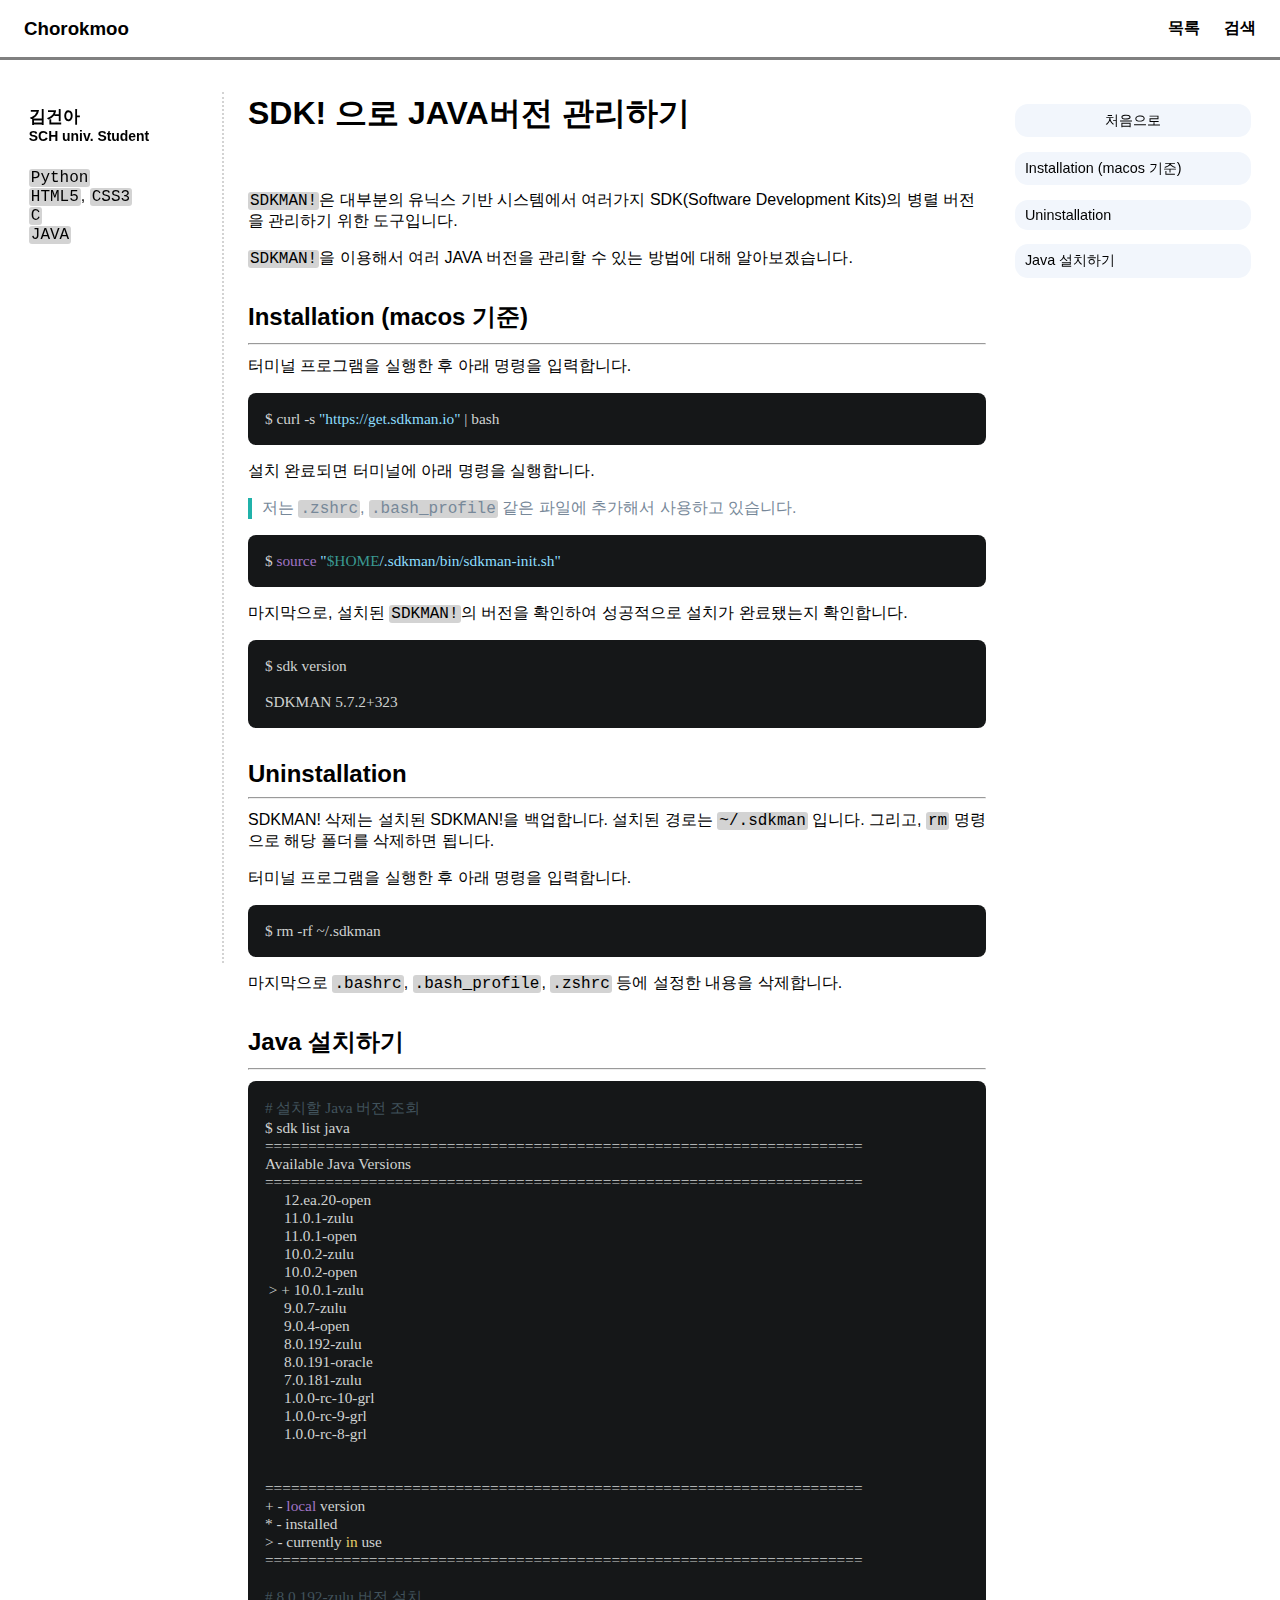
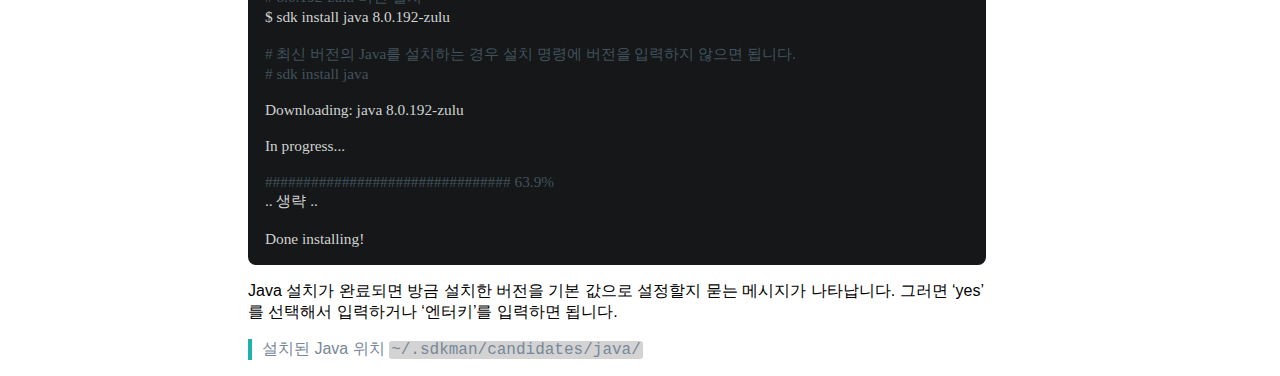
==== commit a532c12c: "Add files via upload" ====
--- a/index.html
+++ b/index.html
@@ -13,7 +13,7 @@
 </head>
 <body>
     <div id="top">
-        <div id="title"><h3>kimgeona</h3></div>
+        <div id="title"><h3>Chorokmoo</h3></div>
         <div id="nav_things">
             <h4>목록</h4>
             <h4>검색</h4>
@@ -21,7 +21,19 @@
     </div>
     <div id="center">
         <div id="info">
-            <div id="info_card"></div>
+            <div id="info_card">
+                <div>
+                    <h5>김건아</h5>
+                    <h6>SCH univ. Student</h6>
+                    <br>
+                </div>
+                <div>
+                    <p><code>Python</code></p>
+                    <p><code>HTML5</code>, <code>CSS3</code></p>
+                    <p><code>C</code></p>
+                    <p><code>JAVA</code></p>
+                </div>
+            </div>
         </div>
         <div id="center_m">
             <div id="main">
@@ -101,7 +113,7 @@
             </div>
             <div id="nav_list">
                 <div class="section_nav">
-                    <a href="#top">처음으로 </a>
+                    <a href="#main">처음으로 </a>
                     <a href="#section_1">Installation (macos 기준)</a>
                     <a href="#section_2">Uninstallation</a>
                     <a href="#section_3">Java 설치하기</a>
--- a/positioning.css
+++ b/positioning.css
@@ -49,11 +49,13 @@
     justify-content: space-between;
     align-items: flex-start;
 }
-@media screen and (max-width:1120px) and (min-width:800px) {
+@media screen and (max-width:1120px){
     #center{
         flex-direction: column;
         justify-content: start;
         align-items: stretch;
+
+        margin-top: 1em;
     }
 }
 
@@ -63,27 +65,50 @@
     top: calc(60px - 2em);
 }
 #info{
-    width: 20%;
-    height: auto;
+    width: 15%;
+    height: calc(100vh - 2em + 0.2em);
     min-width: 200px;
-    min-height: 400px;
 
     margin-left: 1.5em;
+
+    border-right: 2px dotted lightgray;
 }
-@media screen and (max-width:1120px) and (min-width:800px){
+#info_card{
+    width: auto;
+    padding: 0.75em 0.3em;
+}
+#info_card > h5, #info_card > hr{
+    margin-bottom: 0.5em;
+}
+@media screen and (max-width:1120px){
     #info{
         width: calc(100% - 3em);
+        height: auto;
         min-width: none;
-        min-height: 200px;
     
-        margin: 0 1.5em 2em 1.5em;
+        margin: 0 1.5em;
+
+        border-right: none;
+        border-bottom: 2px dotted lightgray;
 
         position: static;
         top: none;
     }
+    #info_card{
+        display: flex;
+        flex-direction: row;
+        justify-items:self-start;
+
+        padding-bottom: 1.7em;
+    }
+    #info_card > div{
+        margin-right: 2em;
+    }
 }
+
+
 #center_m{
-    width: 80%;
+    width: 85%;
     height: auto;
 
     margin: 0 1.5em;
@@ -93,9 +118,16 @@
     justify-content: space-between;
     align-items: flex-start;
 }
-@media screen and (max-width:1120px) and (min-width:800px){
+@media screen and (max-width:1120px){
     #center_m{
         width: calc(100% - 3em);
+    }
+}
+@media screen and (max-width:880px){
+    #center_m{
+        flex-direction: column-reverse;
+        justify-content: start;
+        align-items: stretch;
     }
 }
 #main{
@@ -105,10 +137,36 @@
 
     margin-right: 1.5em;
 }
+@media screen and (max-width:1120px){
+    #main{
+        padding-top: 2em;
+    }
+}
+@media screen and (max-width:880px){
+    #main{
+        width: 100%;
+        margin: 0;
+    }
+}
 #nav_list{
     width: 25%;
     height: auto;
     min-width: 200px;
+}
+@media screen and (max-width:1120px){
+    #nav_list{
+        margin-top: 2em;
+    }
+}
+@media screen and (max-width:880px){
+    #nav_list{
+        width: 100%;
+
+        margin-top: 0.7em;
+
+        position: static;
+        top: none;
+    }
 }
 
 .section_nav{
--- a/styling.css
+++ b/styling.css
@@ -8,14 +8,29 @@
 pre > code.hljs{
     padding: 1.1em;
     font-family: 'Menlo';
-    font-size: 1vw; /* 임시방편, code 내용이 overflow 되면 box width 비율 계산에 이상 생김 -> 현재 overflow 안되게만 임시 조치 한 상태임*/
+    font-size: 1.2vw; /* 임시방편, code 내용이 overflow 되면 box width 비율 계산에 이상 생김 -> 현재 overflow 안되게만 임시 조치 한 상태임*/
     overflow: auto;
 }
-@media screen and (max-width:1120px) and (min-width:800px){
+@media screen and (max-width:1120px){
     pre > code.hljs{
         font-size: 1.5vw;
     }
 }
+@media screen and (max-width:880px){
+    pre > code.hljs{
+        font-size: 2.3vw;
+    }
+}
+
+/* 프로필(info) 디자인 */
+#info_card > div{
+    font-size: 1.3em;
+}
+#info_card > div > p{
+    font-size: 16px;
+}
+
+
 /* 네비게이션(앵커) 디자인 */
 .section_nav{
     overflow-y: auto;
@@ -34,8 +49,6 @@
 .section_nav > a:first-child{
     text-align: center;
 }
-
-
 
 
 
--- a/test.css
+++ b/test.css
@@ -16,6 +16,3 @@
 }
 */
 
-#info{
-    background-color: lightgreen;
-}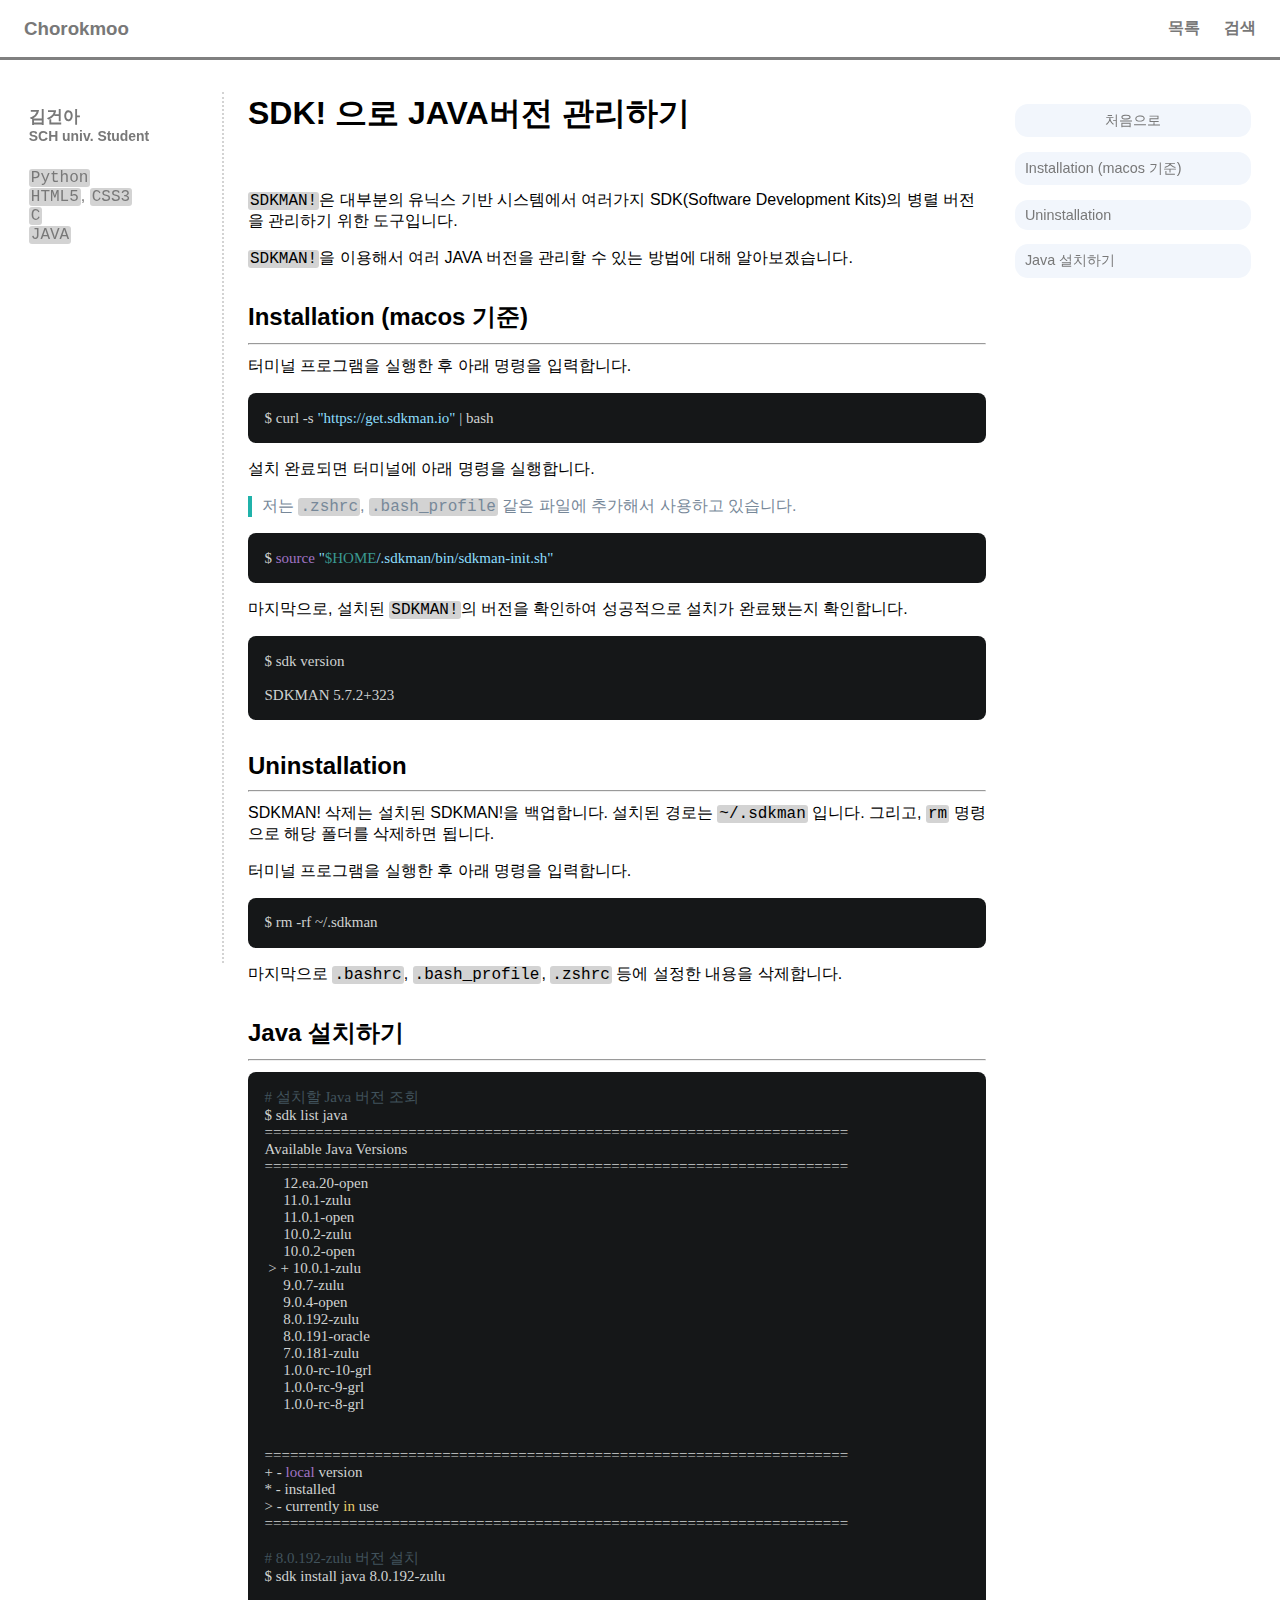
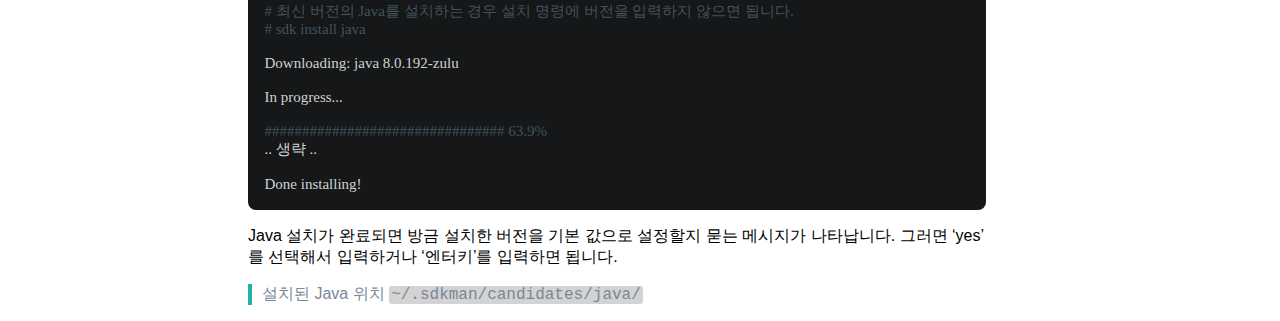
==== commit 746ceece: "Add files via upload" ====
--- a/index.html
+++ b/index.html
@@ -1,5 +1,5 @@
 <!DOCTYPE html>
-<html lang="en">
+<html lang="ko">
 <head>
     <meta charset="UTF-8">
     <meta http-equiv="X-UA-Compatible" content="IE=edge">
--- a/styling.css
+++ b/styling.css
@@ -2,6 +2,10 @@
     font-size: 16px;
     font-family: -apple-system,BlinkMacSystemFont,"Roboto","Segoe UI","Helvetica Neue","Lucida Grande",Arial,sans-serif;
     scroll-behavior: smooth;
+}
+/* 글씨 색상*/
+#info_card > div, #top, #nav_list > div > a{
+    color: rgb(120, 120, 120);
 }
 
 /* 소스코드 스타일 - (Seti) designed by "Codye" */
@@ -21,9 +25,15 @@
         font-size: 2.3vw;
     }
 }
+@media screen and (min-width:1245px) {
+    pre > code.hljs{
+        font-size: 15px;
+    }
+}
 
 /* 프로필(info) 디자인 */
 #info_card > div{
+    color: rgb(120, 120, 120);
     font-size: 1.3em;
 }
 #info_card > div > p{
@@ -64,7 +74,7 @@
     padding-top: 0;
 }
 
-header > h1{
+.section > h1{
     margin-bottom: 1.7em;
 }
 .section > h2{
@@ -82,8 +92,18 @@
     border-left: 4px solid lightseagreen;
     color: lightslategray;
 }
+blockquote > a{
+    margin: 0;
+    padding: 0;
+    color: lightslategray;
+}
+
 blockquote > code, p > code{
     background-color: lightgray;
     border-radius: 3px;
     padding: 0 2px;
 }
+
+p > blockquote{
+    display: inline-block;
+}--- a/animation.css
+++ b/animation.css
@@ -6,12 +6,34 @@
 }
 
 @keyframes rainbow_power_border {
-    from{border-color: red;}
-    15%{border-color: orange;}
-    30%{border-color: yellow;}
-    45%{border-color: green;}
-    60%{border-color: blue;}
-    75%{border-color: navy;}
-    90%{border-color: purple;}
-    to{border-color: red;}
-}+    from{border-color: rgb(250, 125, 125);}
+    15%{border-color: rgb(255, 204, 110);}
+    30%{border-color: rgb(240, 240, 111);}
+    45%{border-color: rgb(118, 235, 118);}
+    60%{border-color: rgb(134, 134, 255);}
+    75%{border-color: rgb(106, 106, 209);}
+    90%{border-color: rgb(175, 94, 175);}
+    to{border-color: rgb(250, 125, 125);}
+}
+
+#info_card > div h5:hover,
+#info_card > div h6:hover,
+#info_card > div > p code:hover,
+#top h3:hover,
+#top > div h4:hover,
+#nav_list > div > a:hover{
+    color: rgb(45, 45, 45);
+}
+
+/* 미완성
+#nav_list > div > a:hover{
+    animation-name: select;
+    animation-duration: 0.3s;
+    animation-timing-function: ease-out;
+}
+
+@keyframes select {
+    from{color: rgb(120, 120, 120);}
+    to{color: rgb(45, 45, 45);}
+}
+*/
